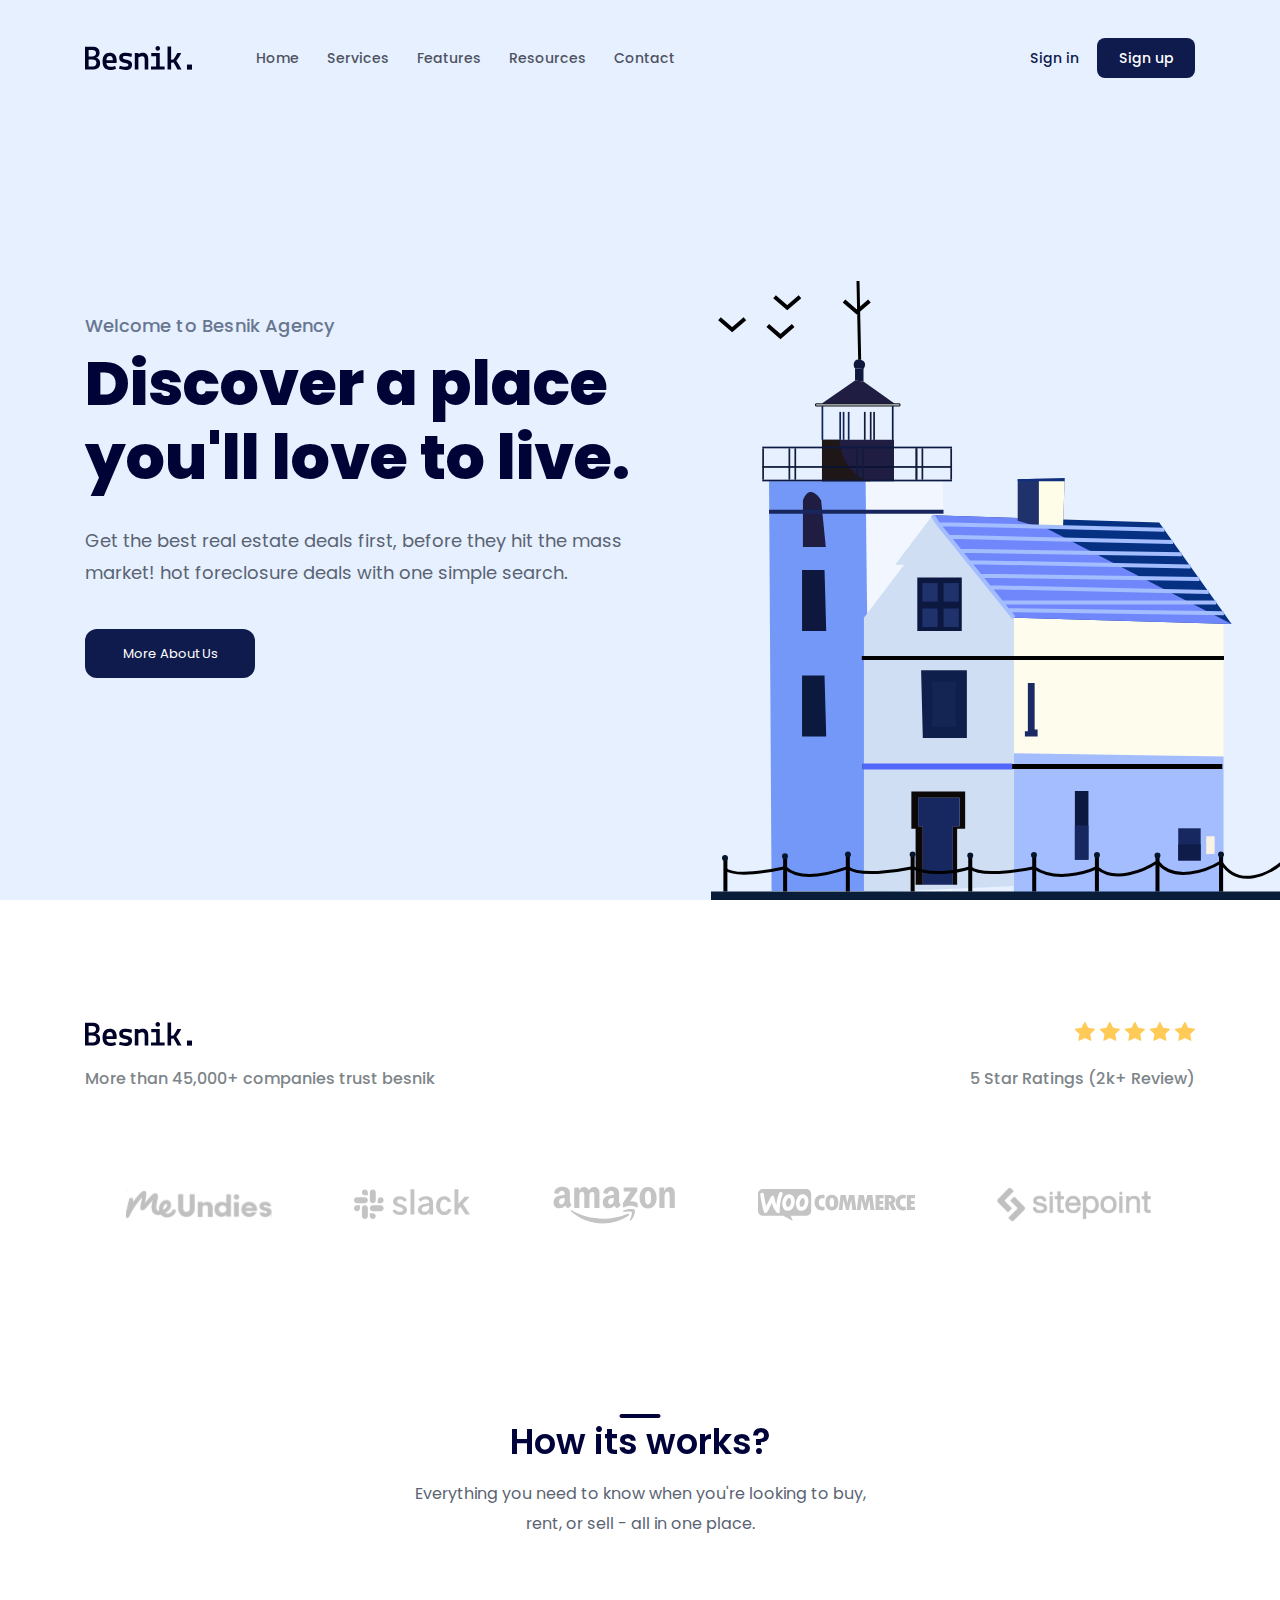
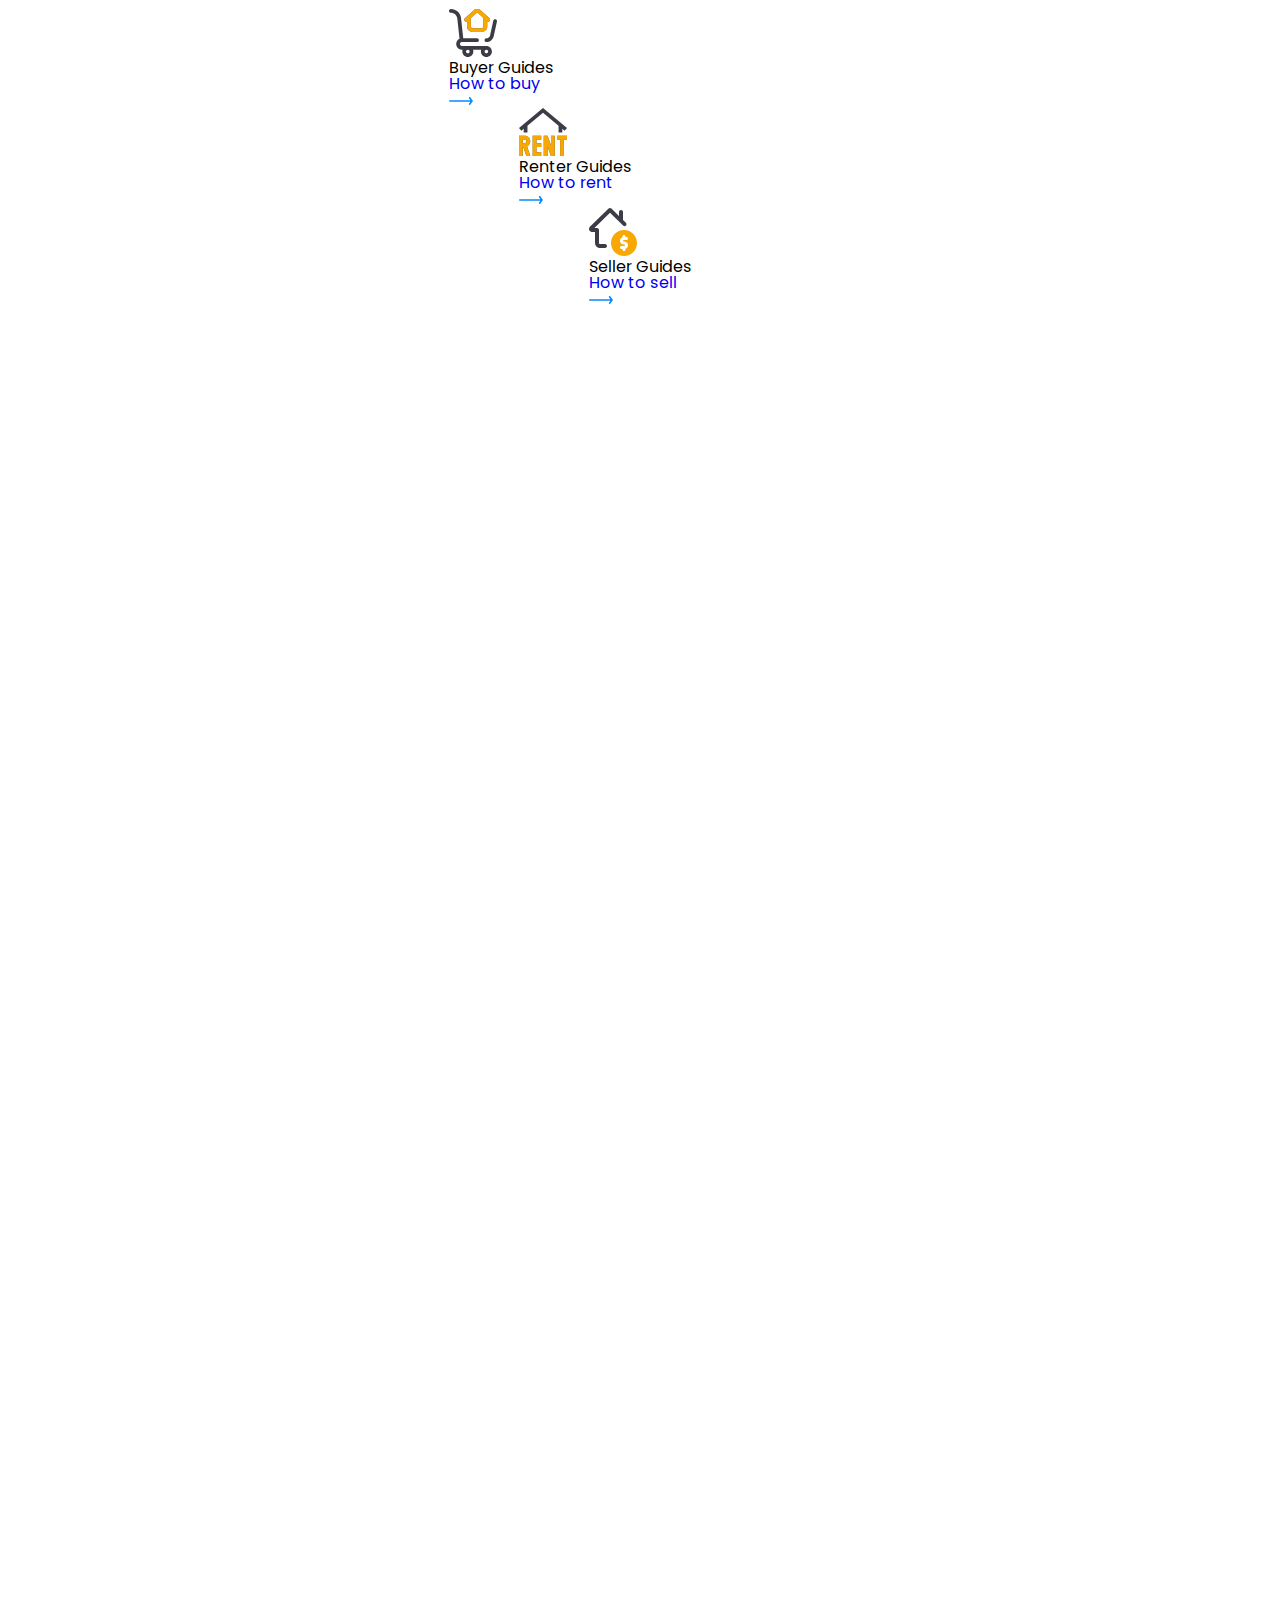
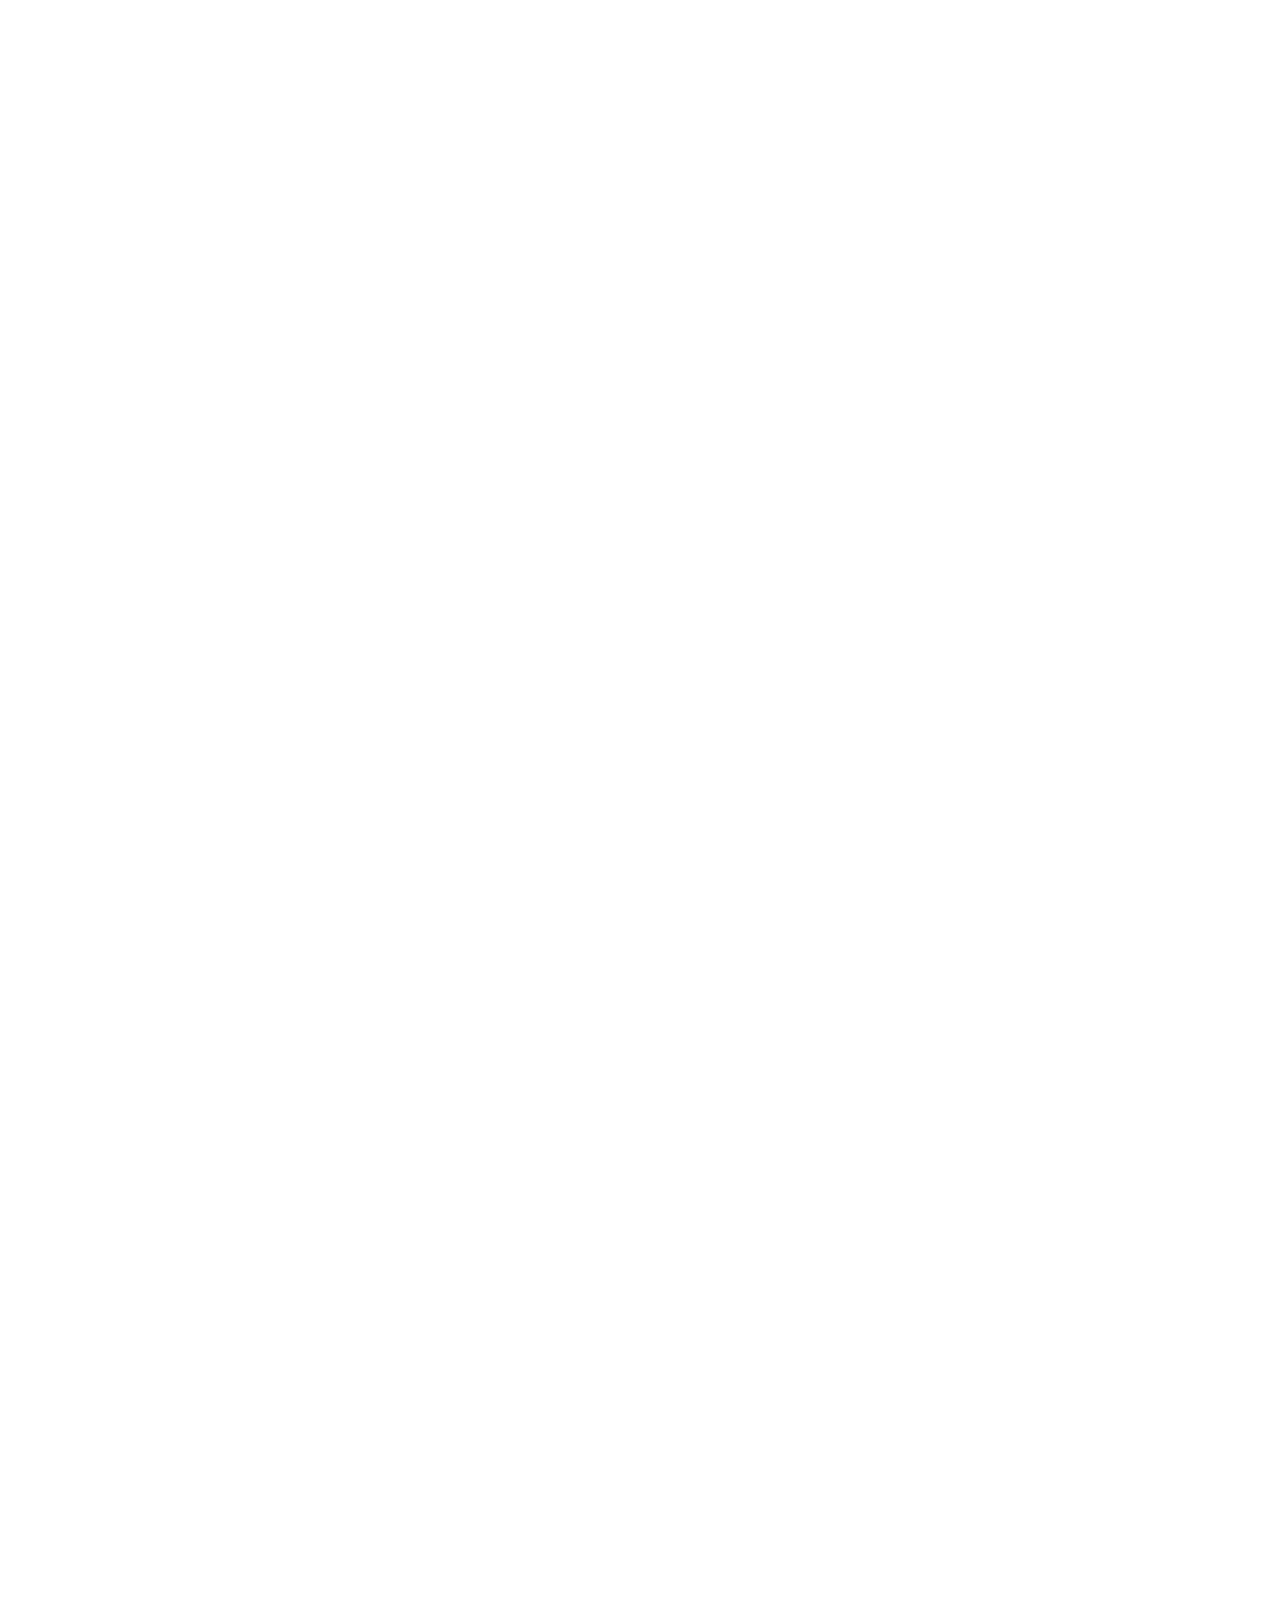
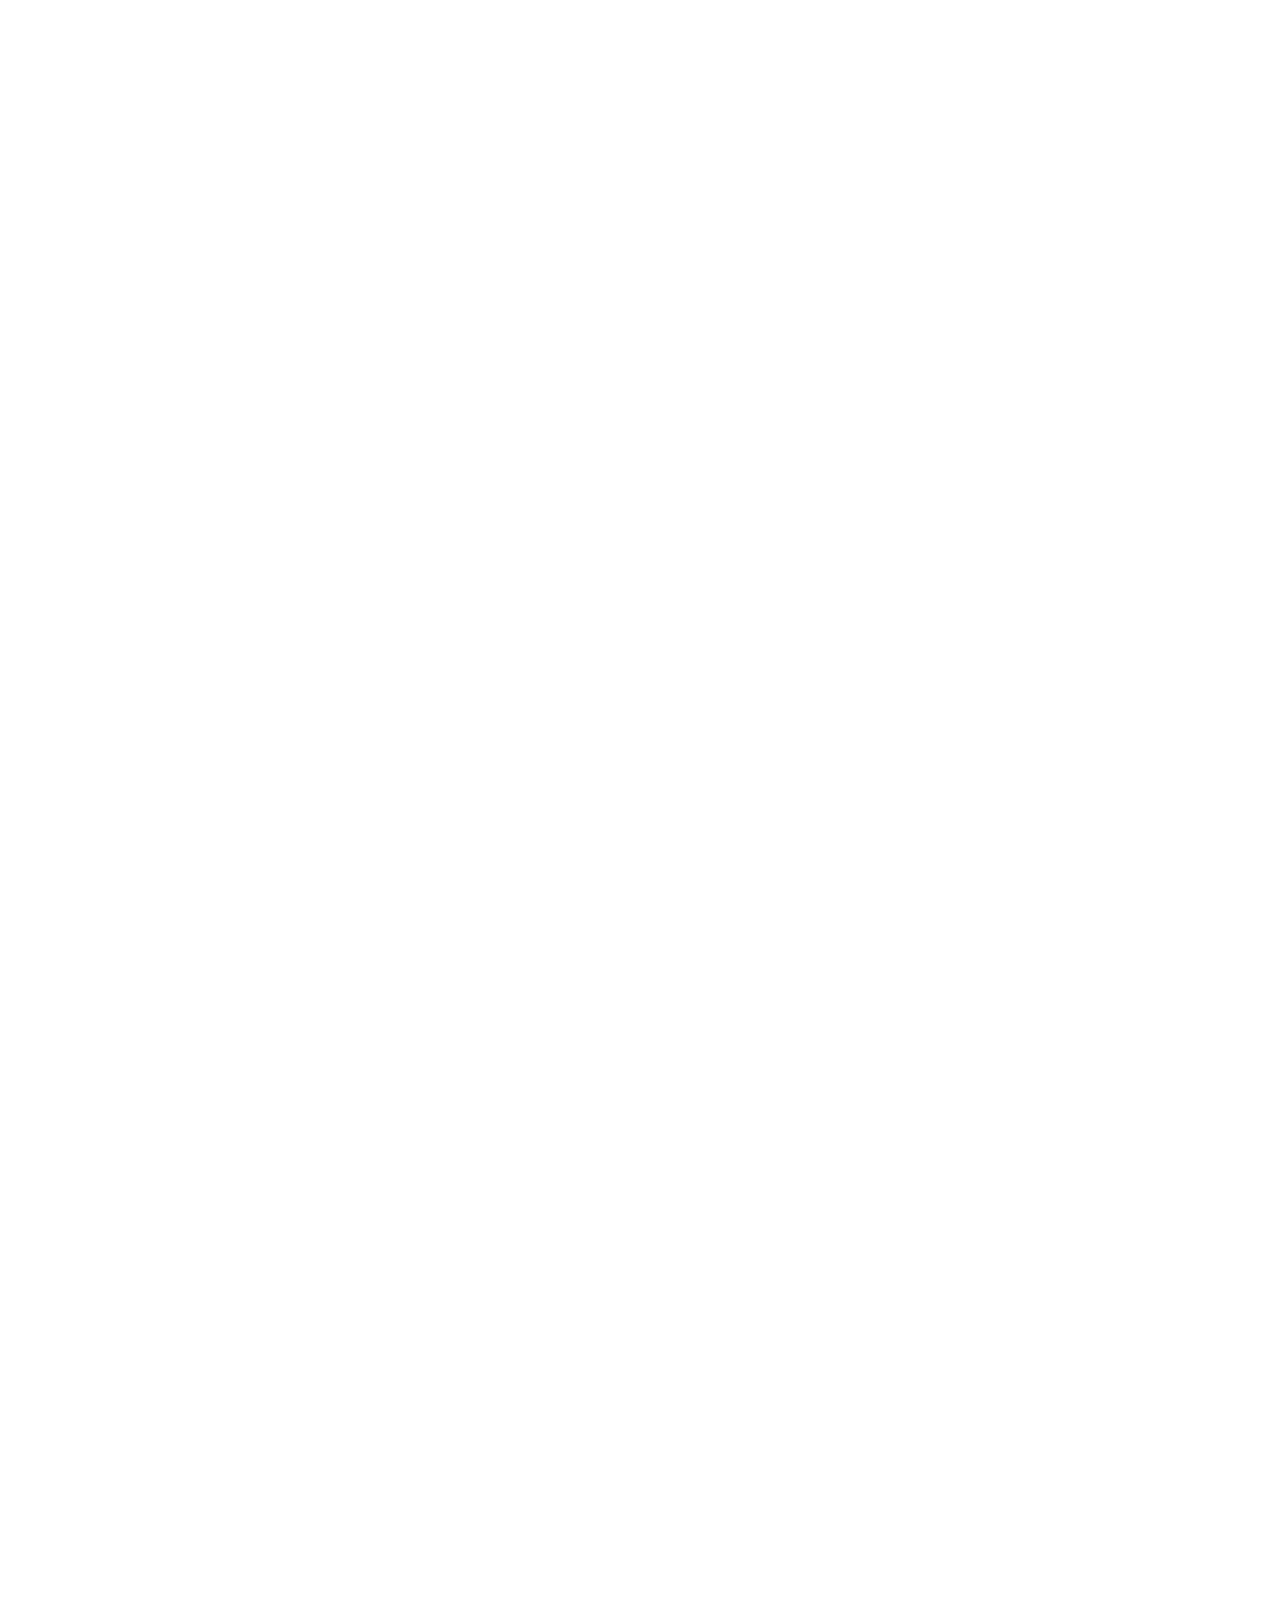
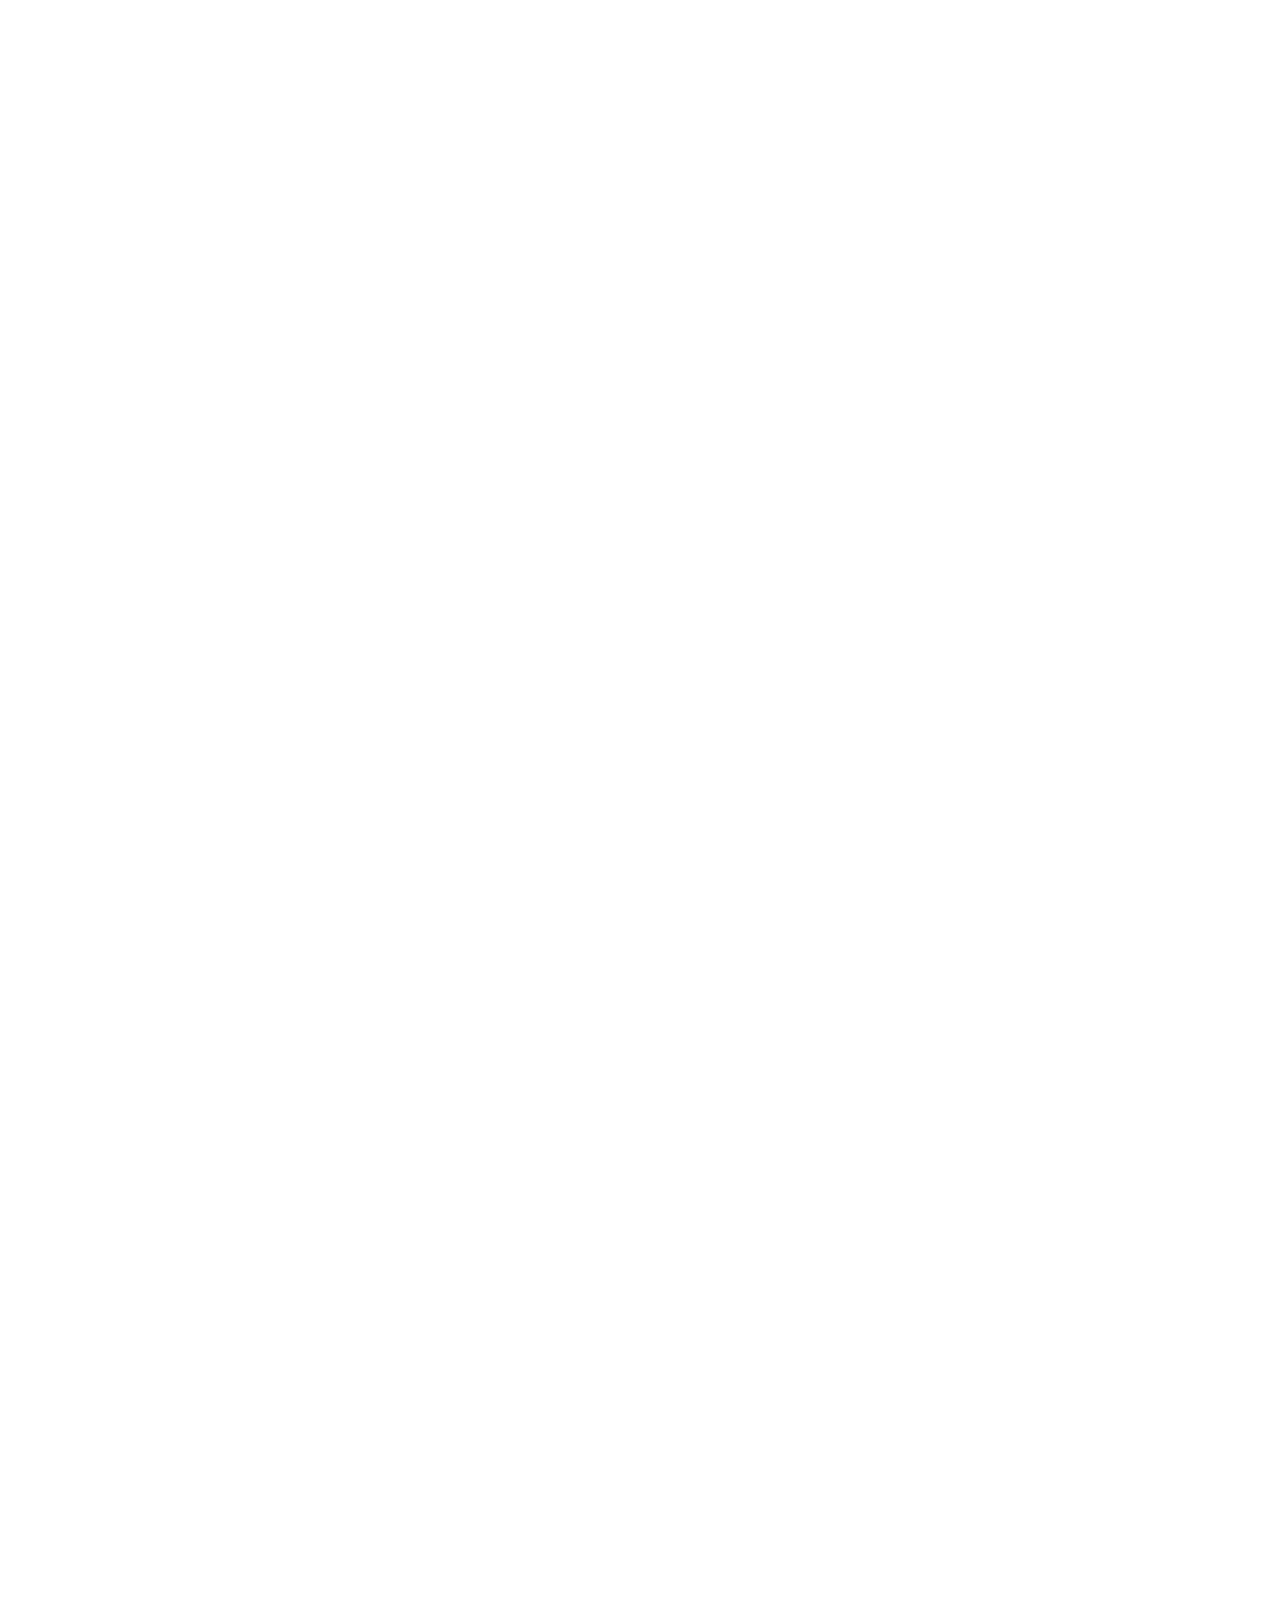
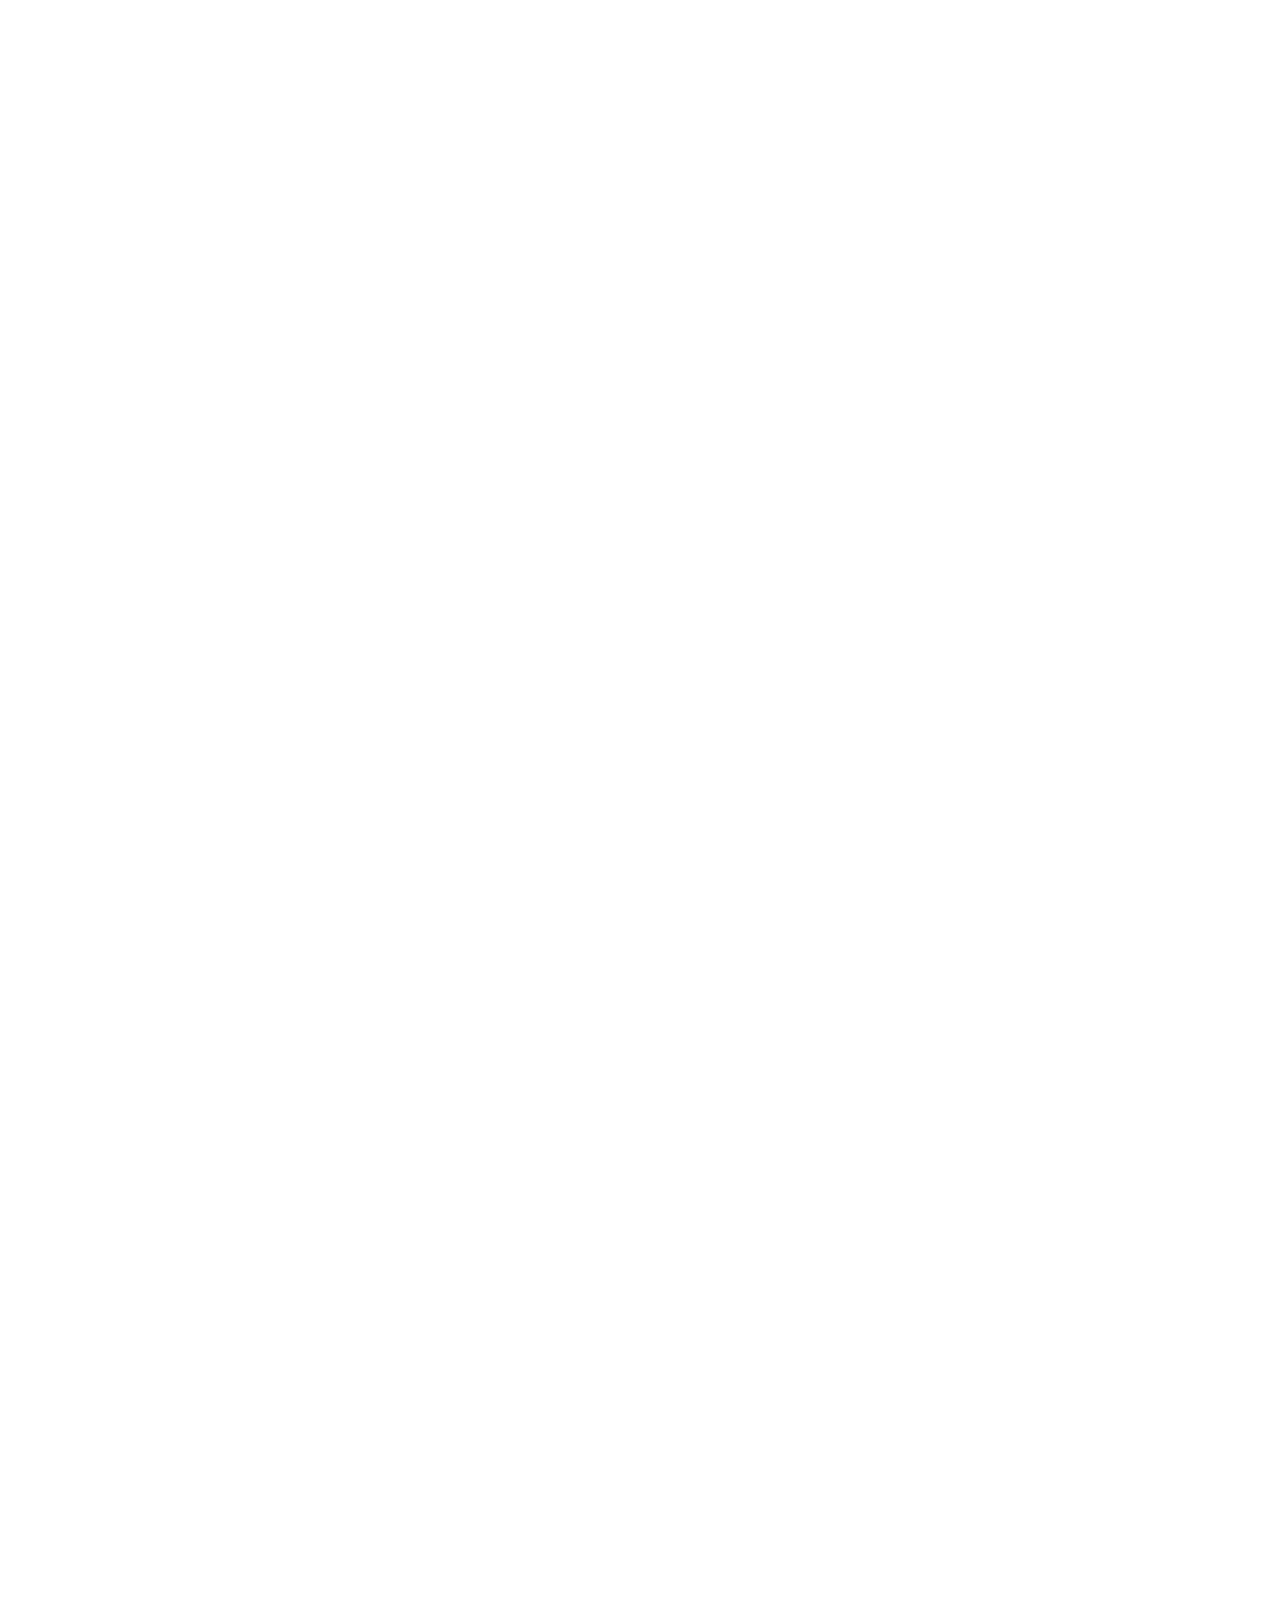
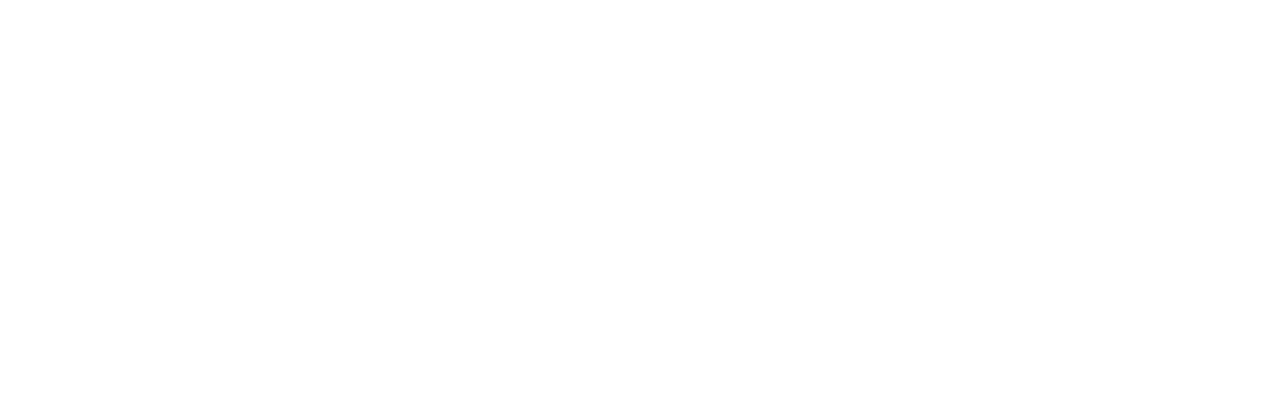
==== index.html @ 789f4db1 "Initial commit" ====
<!DOCTYPE html>
<html lang="en">
    <head>
        <meta charset="UTF-8" />
        <meta http-equiv="X-UA-Compatible" content="IE=edge" />
        <meta name="viewport" content="width=device-width, initial-scale=1.0" />
        <title>F8 Project 01</title>
        <link rel="stylesheet" href="./assets/css/reset.css" />
        <link rel="stylesheet" href="./assets/fonts/stylesheet.css" />
        <link rel="stylesheet" href="./assets/css/styles.css" />
    </head>
    <body>
        <main style="height: 10000px">
            <!-- Header -->
            <header class="header">
                <div class="content">
                    <img src="./assets/img/logo.svg" alt="Besnik." />
                    <nav class="navbar">
                        <ul>
                            <li>
                                <a href="#!">Home</a>
                            </li>
                            <li>
                                <a href="#!">Services</a>
                            </li>
                            <li>
                                <a href="#!">Features</a>
                            </li>
                            <li>
                                <a href="#!">Resources</a>
                            </li>
                            <li>
                                <a href="#!">Contact</a>
                            </li>
                        </ul>
                    </nav>
                    <div class="actions">
                        <a href="#!" class="action-link">Sign in</a>
                        <a href="#!" class="btn action-btn">Sign up</a>
                    </div>
                </div>
            </header>

            <!-- Hero -->
            <div class="hero-wrap">
                <div class="content">
                    <div class="hero">
                        <div class="info">
                            <p class="sub-title">Welcome to Besnik Agency</p>
                            <h1 class="title">
                                Discover a place you'll love to live.
                            </h1>
                            <p class="desc">
                                Get the best real estate deals first, before
                                they hit the mass market! hot foreclosure deals
                                with one simple search.
                            </p>
                            <a href="#!" class="btn hero-btn">More About Us</a>
                        </div>
                        <img
                            src="./assets/img/hero-img.svg"
                            alt="Discover a place
                            you'll love to live."
                            class="image"
                        />
                    </div>
                </div>
            </div>

            <!-- Clients -->
            <div class="clients">
                <div class="content">
                    <div class="row">
                        <img
                            src="./assets/img/logo.svg"
                            alt="Besnik."
                            class="logo"
                        />
                        <div class="star-block">
                            <img
                                src="./assets/img/star.svg"
                                alt=""
                                class="star"
                            />
                            <img
                                src="./assets/img/star.svg"
                                alt=""
                                class="star"
                            />
                            <img
                                src="./assets/img/star.svg"
                                alt=""
                                class="star"
                            />
                            <img
                                src="./assets/img/star.svg"
                                alt=""
                                class="star"
                            />
                            <img
                                src="./assets/img/star.svg"
                                alt=""
                                class="star"
                            />
                        </div>
                    </div>
                    <div class="row">
                        <p class="desc">
                            More than 45,000+ companies trust besnik
                        </p>
                        <p class="desc">5 Star Ratings (2k+ Review)</p>
                    </div>
                    <div class="list">
                        <a class="logo" href="#!"
                            ><img
                                src="./assets/img/client-1.svg"
                                alt="client-1"
                        /></a>
                        <a class="logo" href="#!"
                            ><img
                                src="./assets/img/client-2.svg"
                                alt="client-2"
                        /></a>
                        <a class="logo" href="#!"
                            ><img
                                src="./assets/img/client-3.svg"
                                alt="client-3"
                        /></a>
                        <a class="logo" href="#!"
                            ><img
                                src="./assets/img/client-4.svg"
                                alt="client-4"
                        /></a>
                        <a class="logo" href="#!"
                            ><img
                                src="./assets/img/client-5.svg"
                                alt="client-5"
                        /></a>
                    </div>
                </div>
            </div>

            <!-- Clients -->
            <div class="guides">
                <div class="content">
                    <h2 class="sub-title">How its works?</h2>
                    <p class="desc">
                        Everything you need to know when you're looking to buy,
                        rent, or sell - all in one place.
                    </p>
                    <!-- Guides list -->
                    <div class="guides-list">
                        <div class="guide-item">
                            <img src="./assets/img/buyer.svg" alt="Buyer">
                            <p class="more">Buyer Guides</p>
                            <a href="#!" class="link">
                                <p>How to buy</p>
                                <img src="./assets/img/arrow-right.svg" alt="Right arrow" class="right-arrow">
                            </a>

                            <div class="guide-item">
                            <img src="./assets/img/renter.svg" alt="Renter">
                            <p class="more">Renter Guides</p>
                            <a href="#!" class="link">
                                <p>How to rent</p>
                                <img src="./assets/img/arrow-right.svg" alt="Right arrow" class="right-arrow">
                            </a>

                            <div class="guide-item">
                                <img src="./assets/img/seller.svg" alt="Seller">
                                <p class="more">Seller Guides</p>
                                <a href="#!" class="link">
                                    <p>How to sell</p>
                                    <img src="./assets/img/arrow-right.svg" alt="Right arrow" class="right-arrow">
                                </a>
                        </div>
                    </div>
                </div>
            </div>
        </main>
    </body>
</html>
---- assets/fonts/stylesheet.css ----
/* ================= Poppins =============== */

@font-face {
    font-family: "Poppins";
    src: url("Poppins/Poppins-BoldItalic.woff2") format("woff2"),
        url("Poppins/Poppins-BoldItalic.woff") format("woff");
    font-weight: bold;
    font-style: italic;
    font-display: swap;
}

@font-face {
    font-family: "Poppins";
    src: url("Poppins/Poppins-Black.woff2") format("woff2"),
        url("Poppins/Poppins-Black.woff") format("woff");
    font-weight: 900;
    font-style: normal;
    font-display: swap;
}

@font-face {
    font-family: "Poppins";
    src: url("Poppins/Poppins-Bold.woff2") format("woff2"),
        url("Poppins/Poppins-Bold.woff") format("woff");
    font-weight: bold;
    font-style: normal;
    font-display: swap;
}

@font-face {
    font-family: "Poppins";
    src: url("Poppins/Poppins-ExtraBoldItalic.woff2") format("woff2"),
        url("Poppins/Poppins-ExtraBoldItalic.woff") format("woff");
    font-weight: bold;
    font-style: italic;
    font-display: swap;
}

@font-face {
    font-family: "Poppins";
    src: url("Poppins/Poppins-ExtraBold.woff2") format("woff2"),
        url("Poppins/Poppins-ExtraBold.woff") format("woff");
    font-weight: bold;
    font-style: normal;
    font-display: swap;
}

@font-face {
    font-family: "Poppins";
    src: url("Poppins/Poppins-BlackItalic.woff2") format("woff2"),
        url("Poppins/Poppins-BlackItalic.woff") format("woff");
    font-weight: 900;
    font-style: italic;
    font-display: swap;
}

@font-face {
    font-family: "Poppins";
    src: url("Poppins/Poppins-ExtraLight.woff2") format("woff2"),
        url("Poppins/Poppins-ExtraLight.woff") format("woff");
    font-weight: 200;
    font-style: normal;
    font-display: swap;
}

@font-face {
    font-family: "Poppins";
    src: url("Poppins/Poppins-ExtraLightItalic.woff2") format("woff2"),
        url("Poppins/Poppins-ExtraLightItalic.woff") format("woff");
    font-weight: 200;
    font-style: italic;
    font-display: swap;
}

@font-face {
    font-family: "Poppins";
    src: url("Poppins/Poppins-Italic.woff2") format("woff2"),
        url("Poppins/Poppins-Italic.woff") format("woff");
    font-weight: normal;
    font-style: italic;
    font-display: swap;
}

@font-face {
    font-family: "Poppins";
    src: url("Poppins/Poppins-Light.woff2") format("woff2"),
        url("Poppins/Poppins-Light.woff") format("woff");
    font-weight: 300;
    font-style: normal;
    font-display: swap;
}

@font-face {
    font-family: "Poppins";
    src: url("Poppins/Poppins-Medium.woff2") format("woff2"),
        url("Poppins/Poppins-Medium.woff") format("woff");
    font-weight: 500;
    font-style: normal;
    font-display: swap;
}

@font-face {
    font-family: "Poppins";
    src: url("Poppins/Poppins-Regular.woff2") format("woff2"),
        url("Poppins/Poppins-Regular.woff") format("woff");
    font-weight: normal;
    font-style: normal;
    font-display: swap;
}

@font-face {
    font-family: "Poppins";
    src: url("Poppins/Poppins-LightItalic.woff2") format("woff2"),
        url("Poppins/Poppins-LightItalic.woff") format("woff");
    font-weight: 300;
    font-style: italic;
    font-display: swap;
}

@font-face {
    font-family: "Poppins";
    src: url("Poppins/Poppins-SemiBold.woff2") format("woff2"),
        url("Poppins/Poppins-SemiBold.woff") format("woff");
    font-weight: 600;
    font-style: normal;
    font-display: swap;
}

@font-face {
    font-family: "Poppins";
    src: url("Poppins/Poppins-MediumItalic.woff2") format("woff2"),
        url("Poppins/Poppins-MediumItalic.woff") format("woff");
    font-weight: 500;
    font-style: italic;
    font-display: swap;
}

@font-face {
    font-family: "Poppins";
    src: url("Poppins/Poppins-SemiBoldItalic.woff2") format("woff2"),
        url("Poppins/Poppins-SemiBoldItalic.woff") format("woff");
    font-weight: 600;
    font-style: italic;
    font-display: swap;
}

@font-face {
    font-family: "Poppins";
    src: url("Poppins/Poppins-Thin.woff2") format("woff2"),
        url("Poppins/Poppins-Thin.woff") format("woff");
    font-weight: 100;
    font-style: normal;
    font-display: swap;
}

@font-face {
    font-family: "Poppins";
    src: url("Poppins/Poppins-ThinItalic.woff2") format("woff2"),
        url("Poppins/Poppins-ThinItalic.woff") format("woff");
    font-weight: 100;
    font-style: italic;
    font-display: swap;
}

/* ================= Others =============== */
---- assets/css/styles.css ----
* {
    box-sizing: border-box;
}

html {
    font-size: 62.5%;
}

body {
    font-size: 1.6rem;
    font-family: "Poppins", sans-serif;
}

/* ========= Common ========= */

.content {
    width: 1110px;
    max-width: calc(100% - 48px);
    margin-left: auto;
    margin-right: auto;
}

a {
    text-decoration: none;
}

.btn {
    display: inline-block;
    min-width: 98px;
    padding: 18px 16px;
    font-size: 1.3rem;
    color: #ffffff;
    background: #0f1b4c;
    border-radius: 12px;
    text-align: center;
}

/* ========= Header ========= */

.header {
    display: flex;
    top: -26px;
    position: sticky;
    padding-top: 38px;
    padding-bottom: 12px;
    background: #e6f0ff;
}

.header .content {
    display: flex;
    align-items: center;
}

.header .navbar ul {
    display: flex;
    margin-left: 50px;
}

.header .navbar a {
    display: flex;
    padding: 8px 14px;
    font-weight: 500;
    font-size: 1.4rem;
    line-height: 1.5;
    color: #4f5361;
}

.header .actions {
    display: flex;
    align-items: center;
    margin-left: auto;
}

.header .action-link {
    font-weight: 500;
    font-size: 1.4rem;
    color: #0f1b4c;
}

.header .action-btn {
    padding: 13px 16px;
    margin-left: 18px;
    font-weight: 500;
    font-size: 1.4rem;
    text-align: center;
    border-radius: 8px;
}

/* ========= Hero ========= */

.hero-wrap {
    display: flex;
    align-items: center;
    position: relative;
    height: calc(100vh - 90px);
    background: #e6f0ff;
}

.hero .info {
    width: 50%;
}

.hero .sub-title {
    font-weight: 500;
    font-size: 1.8rem;
    line-height: 1.5;
    letter-spacing: 0.01em;
    color: #687690;
}

.hero .title {
    margin-top: 8px;
    font-weight: 700;
    font-size: 6.2rem;
    line-height: 1.19;
    color: #000336;
}

.hero .desc {
    margin-top: 30px;
    font-weight: 400;
    font-size: 1.8rem;
    line-height: 1.78;
    color: #5a6473;
}

.hero .hero-btn {
    min-width: 170px;
    margin-top: 40px;
}

.hero .image {
    position: absolute;
    bottom: 0;
    right: calc((100% - 1110px) / 2 - 100px);
}

/* ========= Clients ========= */

.clients {
    margin-top: 79px;
    padding: 43px 0 41px;
}

.clients .row {
    display: flex;
    justify-content: space-between;
}

.clients .desc {
    margin-top: 23px;
    font-weight: 500;
    font-size: 1.6rem;
    line-height: 1.25;
    color: #7d8589;
}

.clients .list {
    display: flex;
    margin-top: 70px;
}

.clients .list .logo {
    display: flex;
    align-items: center;
    height: 91px;
    padding: 0 41px;
}

.clients .list .logo:hover {
    box-shadow: 0px 10px 20px rgba(0, 0, 0, 0.1);
    border-radius: 12px;
}

/* ========= Guides ========= */

.guides {
    margin-top: 40px;
    padding-top: 93px;
    padding-bottom: 79px;
}

.guides .sub-title {
    position: relative;
    font-weight: 600;
    font-size: 3.5rem;
    line-height: 1;
    text-align: center;
    color: #000339;
}

.guides .sub-title::before {
    position: absolute;
    top: -10px;
    left: 50%;
    transform: translateX(-50%);
    display: inline-block;
    content: "";
    width: 41px;
    height: 4px;
    background: #000339;
    border-radius: 12px;
}

.guides .desc {
    display: flex;
    justify-content: center;
    margin-left: auto;
    margin-right: auto;
    width: 459px;
    margin-top: 20px;
    font-weight: 400;
    font-size: 1.6rem;
    line-height: 1.88;
    text-align: center;
    color: #5a6473;
}

.guides-list {
    display: flex;
    justify-content: center;
    margin-top: 70px;
}

.guides-list .guide-item {
    margin: 0 70px;
}
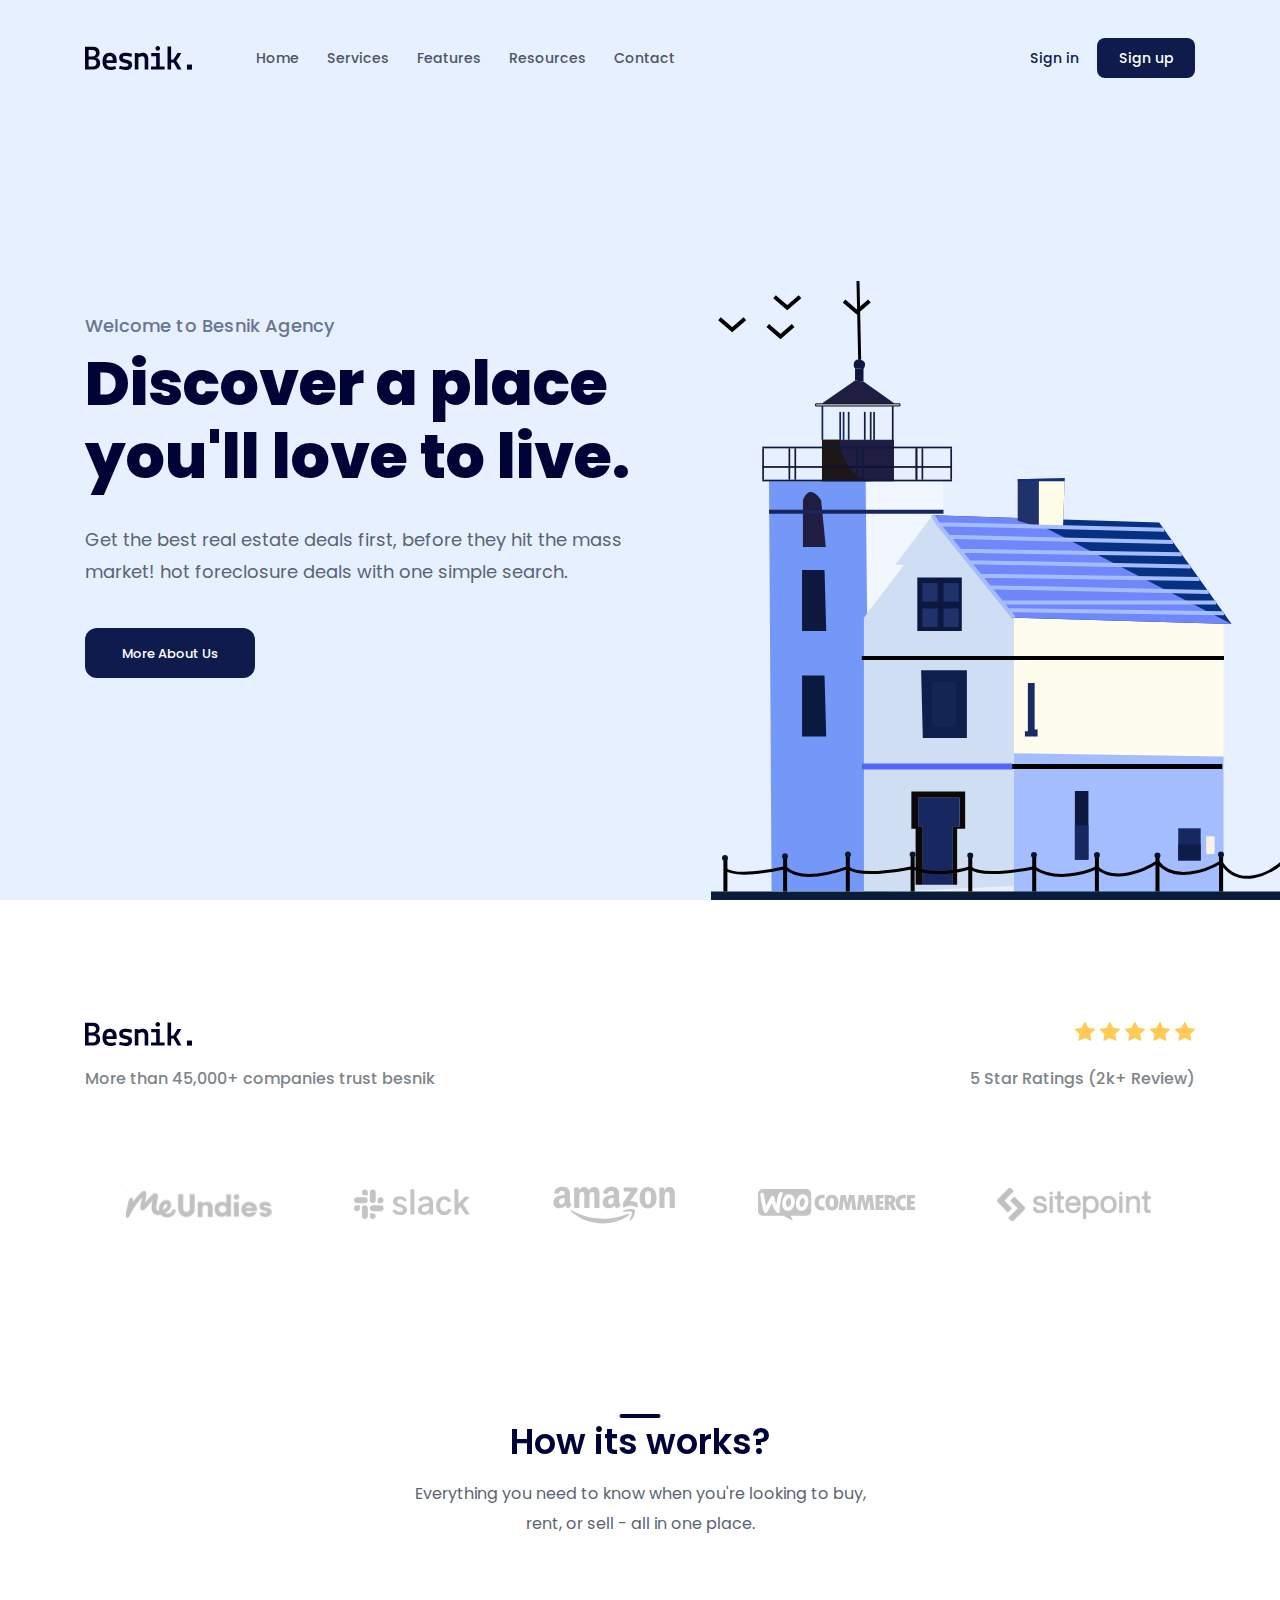
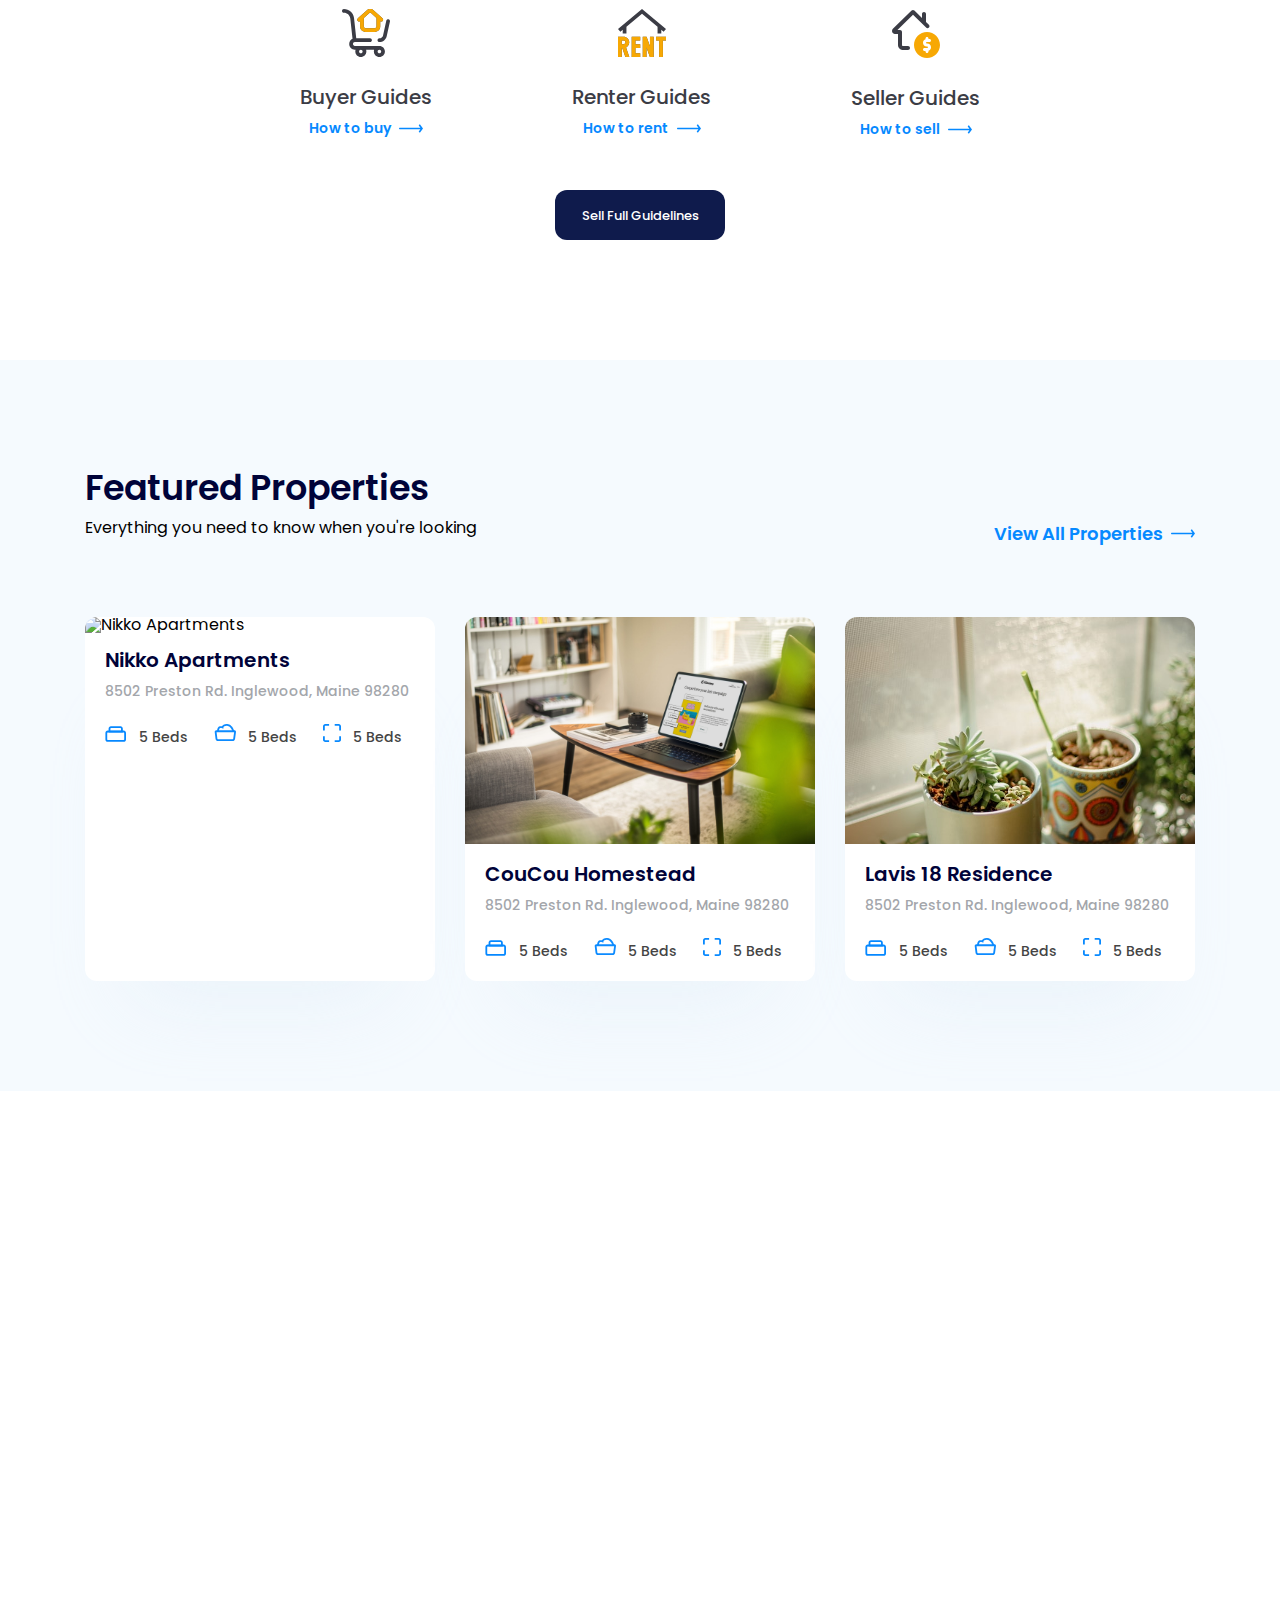
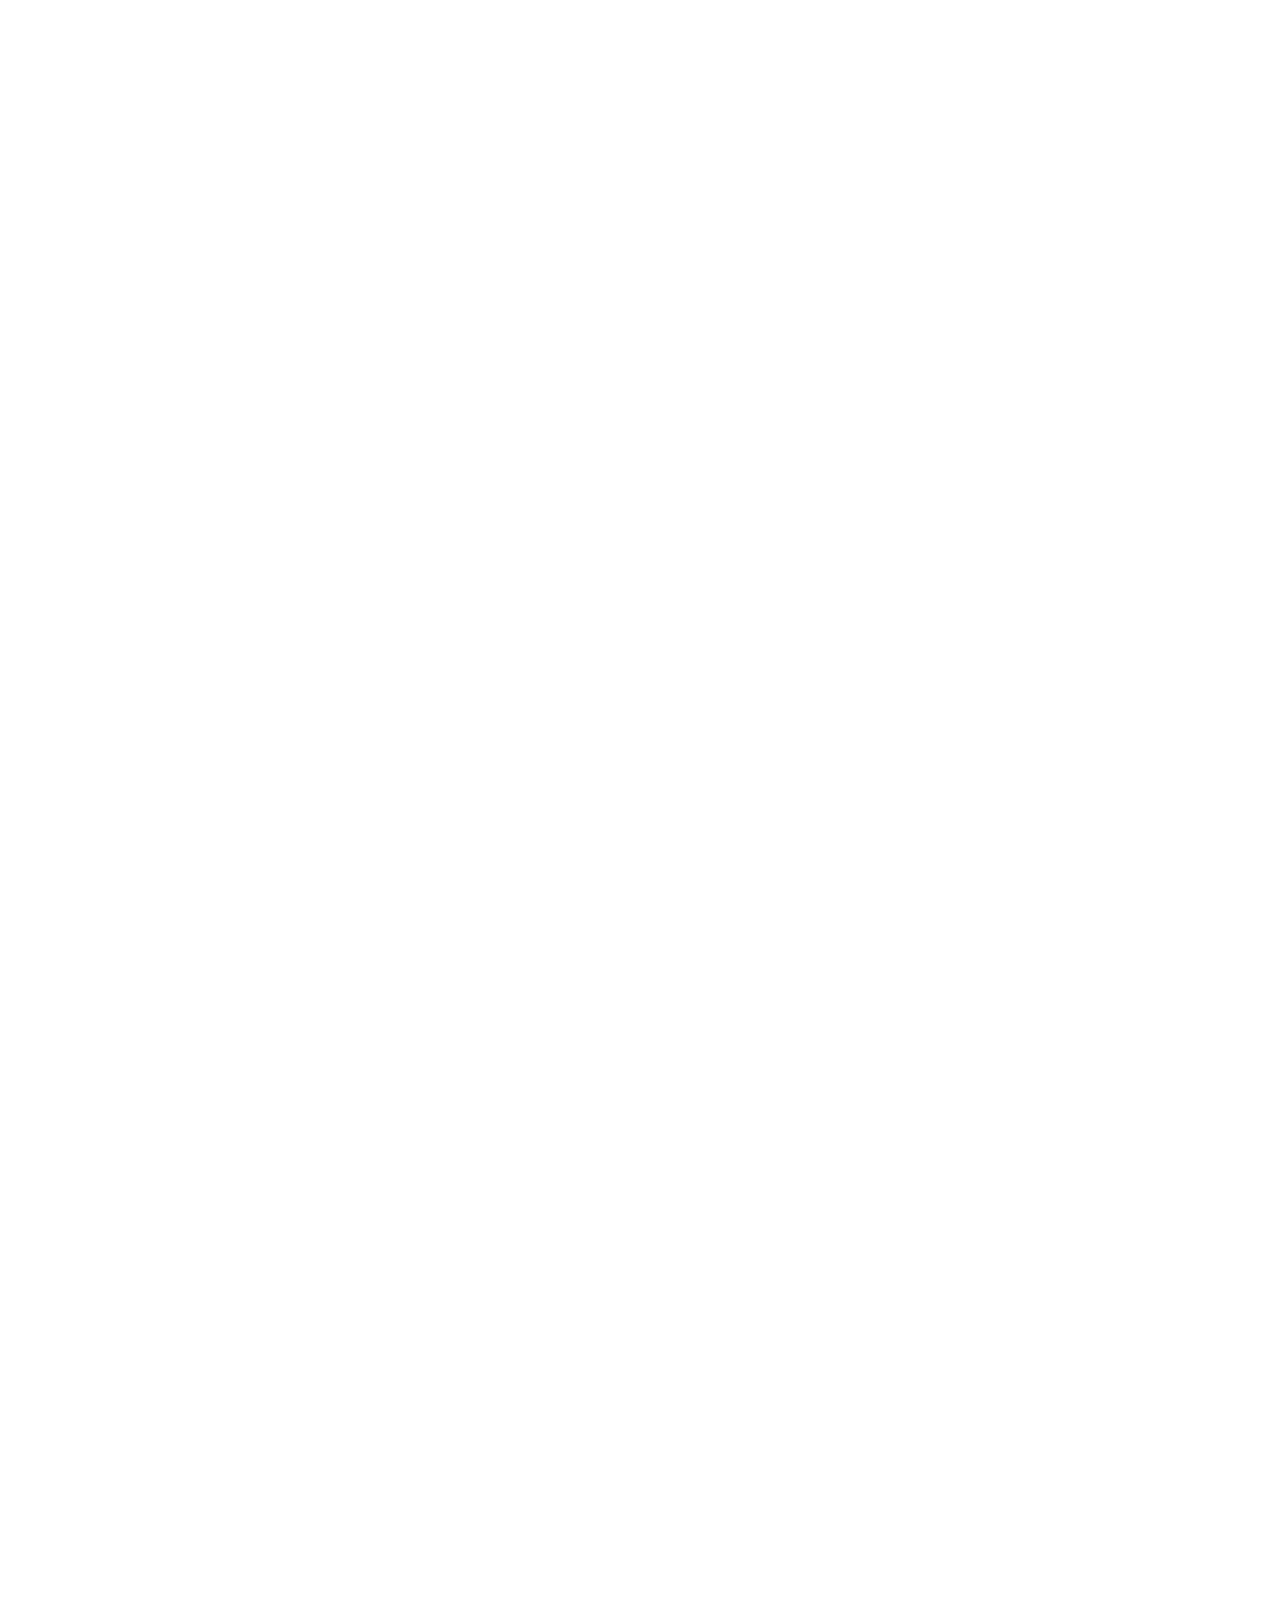
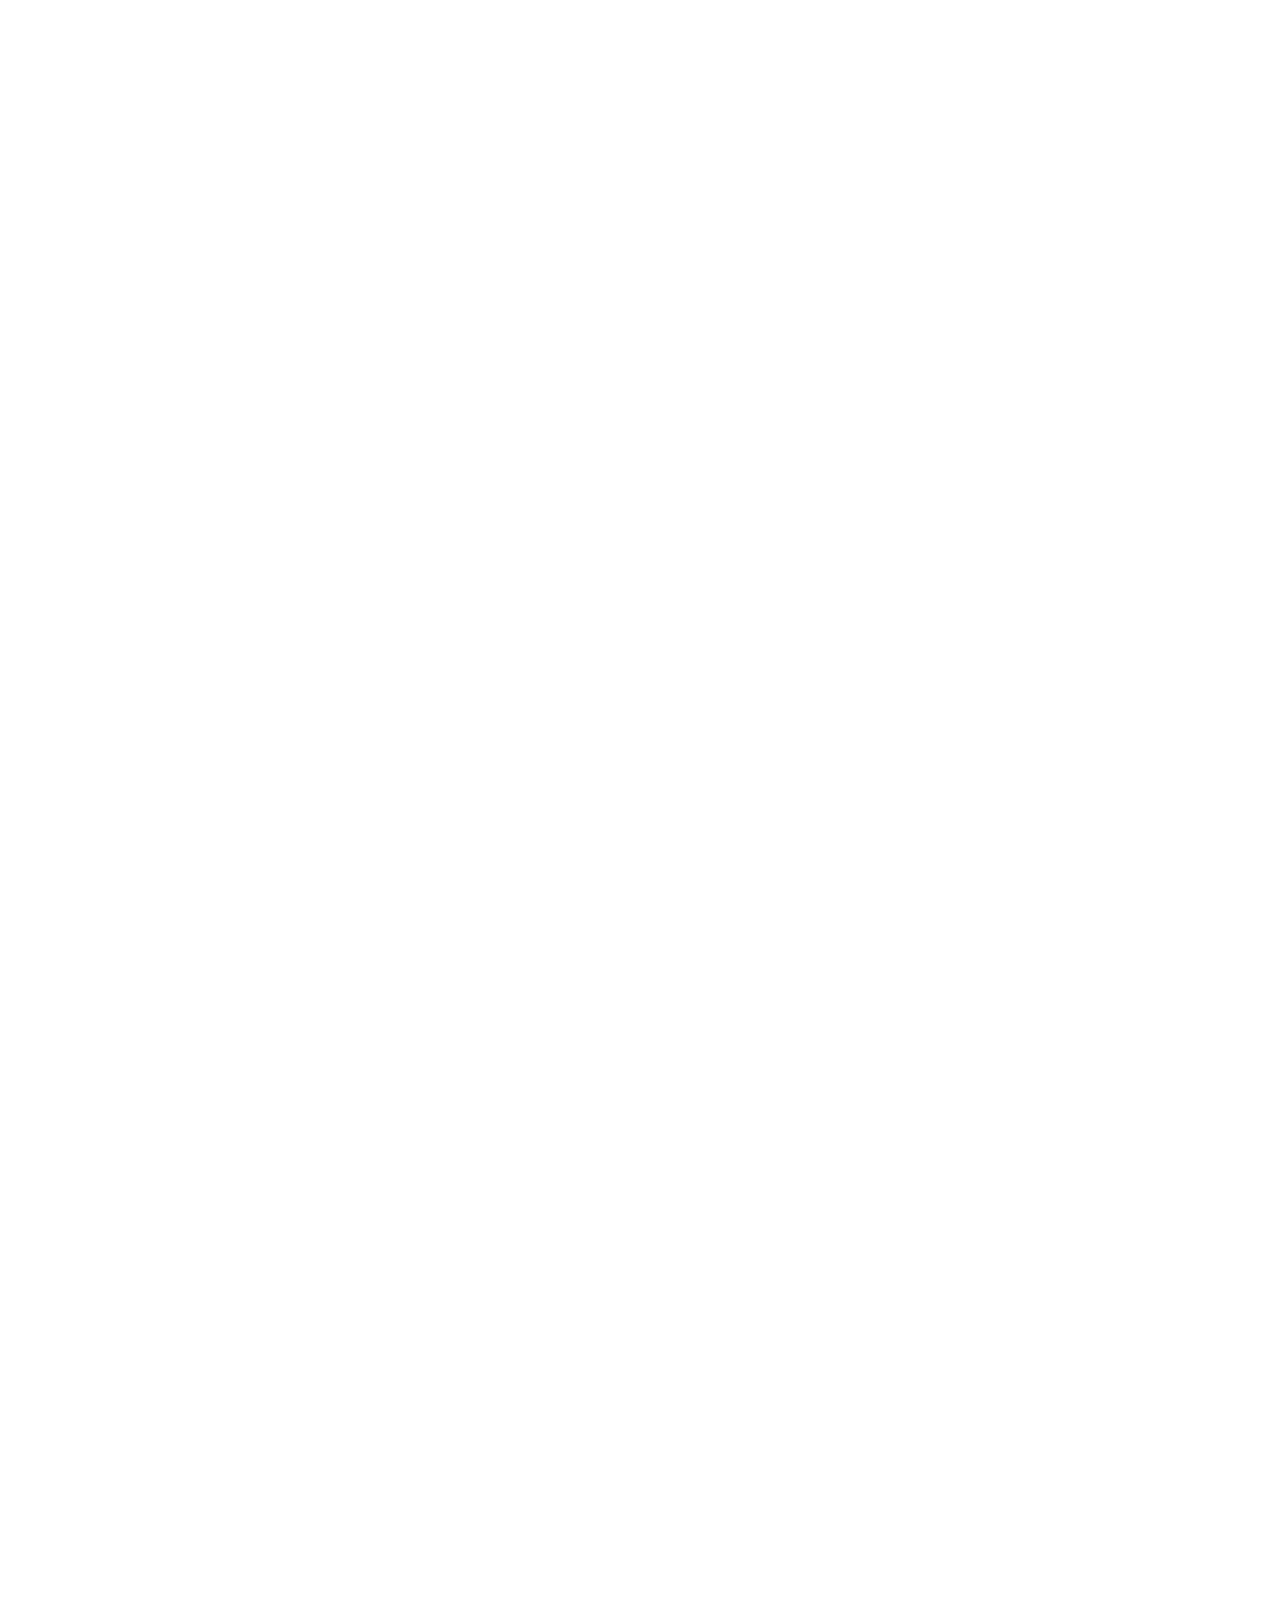
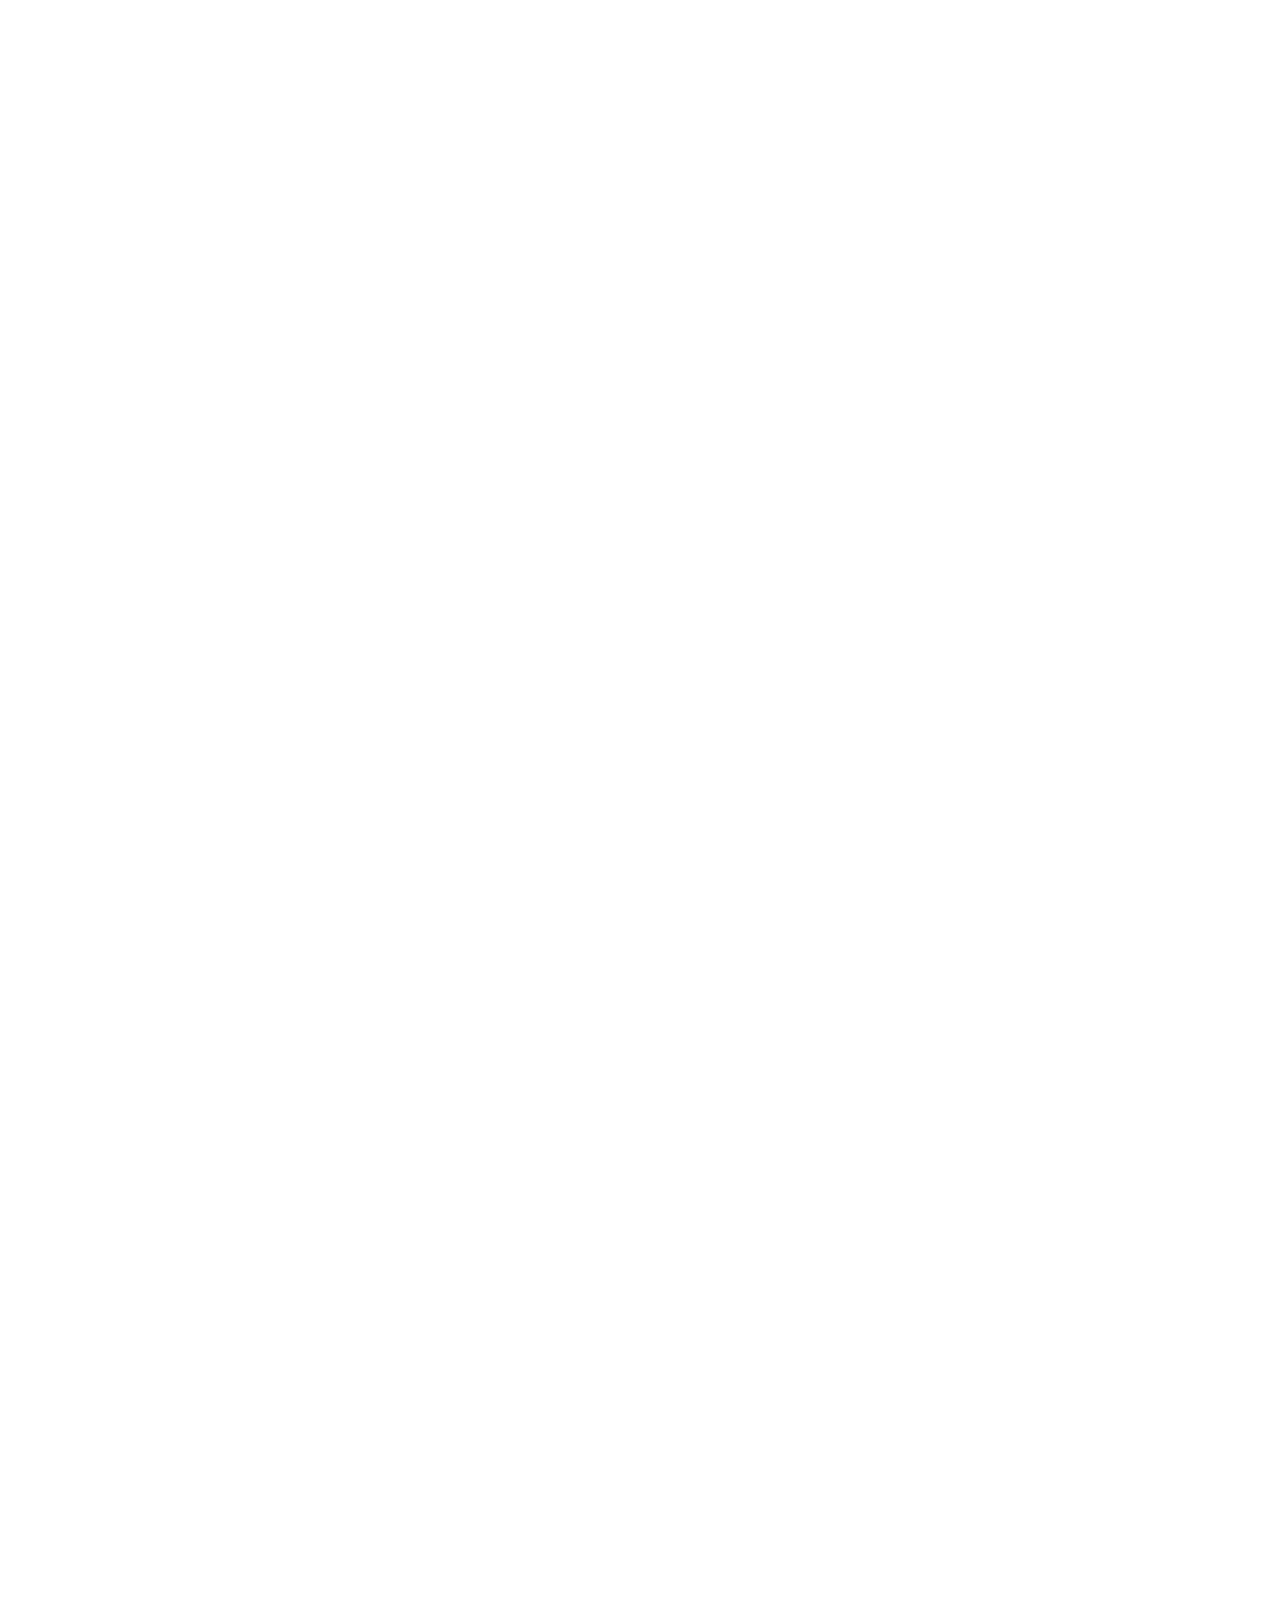
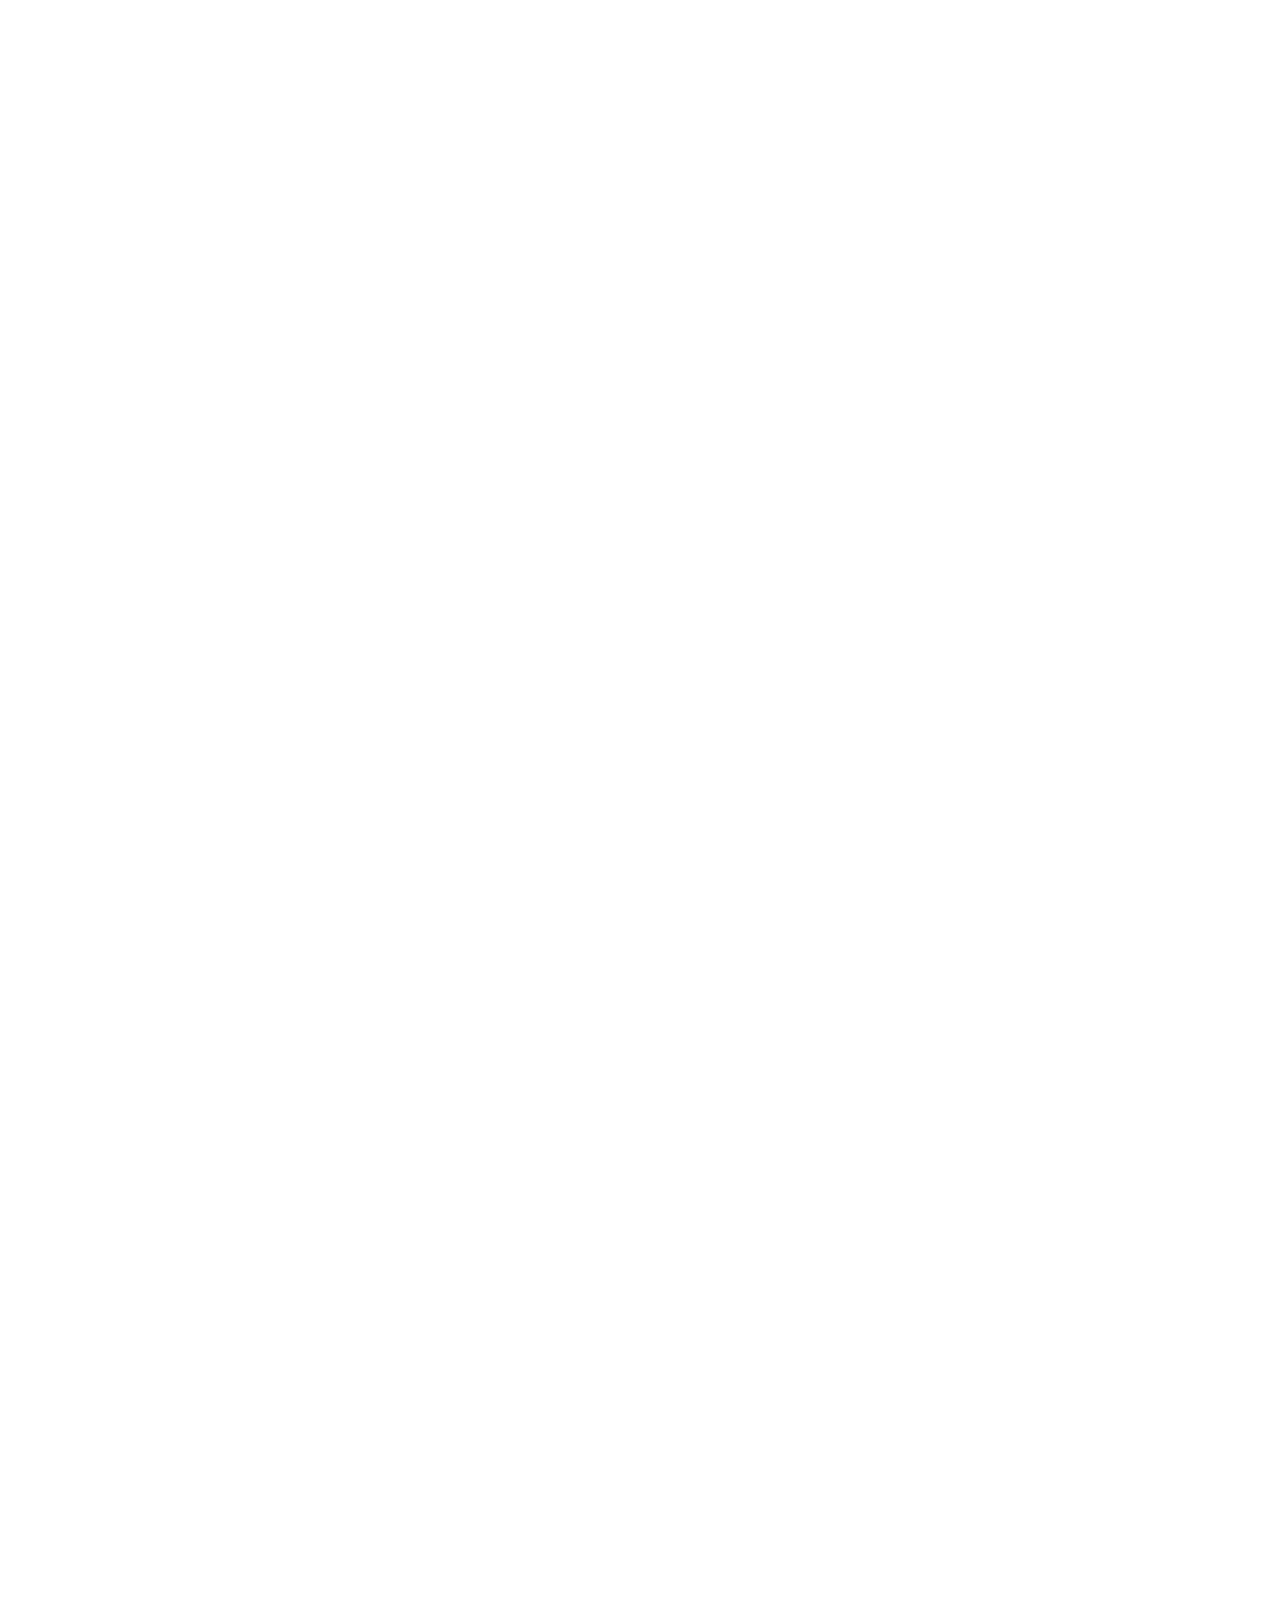
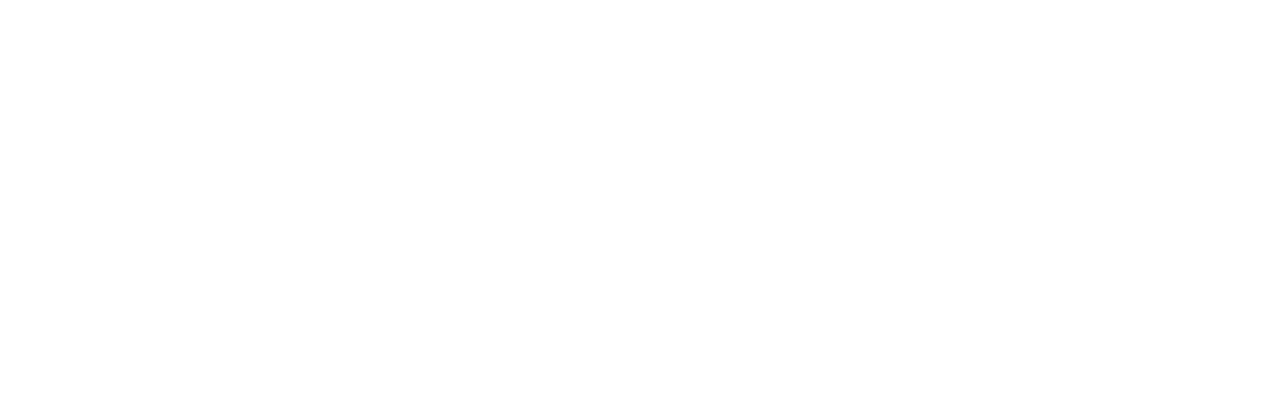
==== commit f8ea052b: "In processing 01" ====
--- a/index.html
+++ b/index.html
@@ -140,7 +140,7 @@
                 </div>
             </div>
 
-            <!-- Clients -->
+            <!-- Guides -->
             <div class="guides">
                 <div class="content">
                     <h2 class="sub-title">How its works?</h2>
@@ -149,30 +149,132 @@
                         rent, or sell - all in one place.
                     </p>
                     <!-- Guides list -->
-                    <div class="guides-list">
+                    <div class="guide-list">
                         <div class="guide-item">
-                            <img src="./assets/img/buyer.svg" alt="Buyer">
-                            <p class="more">Buyer Guides</p>
+                            <img
+                                src="./assets/img/buyer.svg"
+                                alt="Buyer"
+                                class="icon"
+                            />
+                            <p class="guide">Buyer Guides</p>
                             <a href="#!" class="link">
-                                <p>How to buy</p>
-                                <img src="./assets/img/arrow-right.svg" alt="Right arrow" class="right-arrow">
+                                <p class="how">How to buy</p>
+                                <img
+                                    src="./assets/img/arrow-right.svg"
+                                    alt="Right arrow"
+                                    class="right-arrow"
+                                />
                             </a>
-
-                            <div class="guide-item">
-                            <img src="./assets/img/renter.svg" alt="Renter">
-                            <p class="more">Renter Guides</p>
+                        </div>
+
+                        <div class="guide-item">
+                            <img
+                                src="./assets/img/renter.svg"
+                                alt="Renter"
+                                class="icon"
+                            />
+                            <p class="guide">Renter Guides</p>
                             <a href="#!" class="link">
-                                <p>How to rent</p>
-                                <img src="./assets/img/arrow-right.svg" alt="Right arrow" class="right-arrow">
+                                <p class="how">How to rent</p>
+                                <img
+                                    src="./assets/img/arrow-right.svg"
+                                    alt="Right arrow"
+                                    class="right-arrow"
+                                />
                             </a>
-
-                            <div class="guide-item">
-                                <img src="./assets/img/seller.svg" alt="Seller">
-                                <p class="more">Seller Guides</p>
-                                <a href="#!" class="link">
-                                    <p>How to sell</p>
-                                    <img src="./assets/img/arrow-right.svg" alt="Right arrow" class="right-arrow">
-                                </a>
+                        </div>
+
+                        <div class="guide-item">
+                            <img
+                                src="./assets/img/seller.svg"
+                                alt="Seller"
+                                class="icon"
+                            />
+                            <p class="guide">Seller Guides</p>
+                            <a href="#!" class="link">
+                                <p class="how">How to sell</p>
+                                <img
+                                    src="./assets/img/arrow-right.svg"
+                                    alt="Right arrow"
+                                    class="right-arrow"
+                                />
+                            </a>
+                        </div>
+                    </div>
+                    <!-- Guide-cta -->
+                    <div class="guide-cta">
+                        <a href="#!" class="btn guide-btn"
+                            >Sell Full Guidelines</a
+                        >
+                    </div>
+                </div>
+            </div>
+
+            <!-- Featured -->
+            <div class="featured">
+                <div class="content">
+                    <h2 class="sub-title">Featured Properties</h2>
+                    <div class="row">
+                        <p class="desc">
+                            Everything you need to know when you're looking
+                        </p>
+                        <a href="#!" class="link">
+                            <p>View All Properties</p>
+                            <img
+                                src="./assets/img/arrow-right.svg"
+                                alt="Right arrow"
+                                class="right-arrow"
+                            />
+                        </a>
+                    </div>
+                    <!-- Feature List -->
+                    <div class="featured-list">
+                        <div class="featured-item">
+                            <img src="./assets/img/featured-1.jpg" alt="Nikko Apartments" class="image">
+                            <div class="body">
+                                <h3 class="place-name">Nikko Apartments</h3>
+                                <p class="desc">8502 Preston Rd. Inglewood, Maine 98280</p>
+                                <div class="info">
+                                    <img src="./assets/img/beds.svg" alt="" class="icon">
+                                    <span>5 Beds</span>
+                                    <img src="./assets/img/both.svg" alt="" class="icon">
+                                    <span>5 Beds</span>
+                                    <img src="./assets/img/sqft.svg" alt="" class="icon">
+                                    <span>5 Beds</span>
+                                </div>
+                            </div>
+                        </div>
+
+                        <div class="featured-item">
+                            <img src="./assets/img/featured-2.jpg" alt="CouCou Homestead" class="image">
+                            <div class="body">
+                                <h3 class="place-name">CouCou Homestead</h3>
+                                <p class="desc">8502 Preston Rd. Inglewood, Maine 98280</p>
+                                <div class="info">
+                                    <img src="./assets/img/beds.svg" alt="" class="icon">
+                                    <span>5 Beds</span>
+                                    <img src="./assets/img/both.svg" alt="" class="icon">
+                                    <span>5 Beds</span>
+                                    <img src="./assets/img/sqft.svg" alt="" class="icon">
+                                    <span>5 Beds</span>
+                                </div>
+                            </div>
+                        </div>
+
+                        <div class="featured-item">
+                            <img src="./assets/img/featured-3.jpg" alt="Lavis 18 Residence" class="image">
+                            <div class="body">
+                                <h3 class="place-name">Lavis 18 Residence</h3>
+                                <p class="desc">8502 Preston Rd. Inglewood, Maine 98280</p>
+                                <div class="info">
+                                    <img src="./assets/img/beds.svg" alt="" class="icon">
+                                    <span>5 Beds</span>
+                                    <img src="./assets/img/both.svg" alt="" class="icon">
+                                    <span>5 Beds</span>
+                                    <img src="./assets/img/sqft.svg" alt="" class="icon">
+                                    <span>5 Beds</span>
+                                </div>
+                            </div>
                         </div>
                     </div>
                 </div>
--- a/assets/css/styles.css
+++ b/assets/css/styles.css
@@ -27,12 +27,13 @@
 .btn {
     display: inline-block;
     min-width: 98px;
-    padding: 18px 16px;
+    padding: 18.5px 16px;
+    font-weight: 500;
     font-size: 1.3rem;
+    text-align: center;
     color: #ffffff;
     background: #0f1b4c;
     border-radius: 12px;
-    text-align: center;
 }
 
 /* ========= Header ========= */
@@ -216,12 +217,139 @@
     color: #5a6473;
 }
 
-.guides-list {
+.guide-list {
     display: flex;
     justify-content: center;
     margin-top: 70px;
 }
 
-.guides-list .guide-item {
+.guide-list .guide-item {
+    text-align: center;
     margin: 0 70px;
-}+}
+
+.guide-list .guide-item .guide {
+    margin-top: 26px;
+    font-weight: 500;
+    font-size: 2rem;
+    line-height: 1.1;
+    color: #3b3c45;
+}
+
+.guide-list .guide-item .link {
+    display: flex;
+    justify-content: center;
+    margin-top: 10px;
+}
+
+.guide-list .guide-item .how {
+    margin-right: 8px;
+    font-weight: 600;
+    font-size: 1.4rem;
+    line-height: 21px;
+    color: #0689ff;
+}
+
+/* Guide CTA */
+
+.guides .guide-cta {
+    display: flex;
+    justify-content: center;
+}
+
+.guides .guide-btn {
+    min-width: 170px;
+    margin-top: 50px;
+}
+
+/* ========= Featured ========= */
+
+.featured {
+    margin-top: 41px;
+    padding: 110px 0;
+    background: #f5fafe;
+}
+
+.featured .sub-title {
+    font-weight: 600;
+    font-size: 3.5rem;
+    line-height: 1;
+    color: #000339;
+}
+
+.featured .row {
+    display: flex;
+    justify-content: space-between;
+    margin-top: 15px;
+}
+
+.featured .link {
+    display: flex;
+}
+
+.featured .link p {
+    margin-right: 8px;
+    font-weight: 600;
+    font-size: 1.8rem;
+    line-height: 27px;
+    text-align: right;
+    color: #0689ff;
+}
+
+/* Featured List */
+
+.featured-list {
+    display: flex;
+    margin-top: 70px;
+    gap: 30px;
+}
+
+.featured-list .featured-item {
+    flex: 1;
+    background: #ffffff;
+    box-shadow: 0px 65px 80px -46px rgba(226, 238, 249, 0.6);
+    border-radius: 12px;
+}
+
+.featured-item .image {
+    width: 100%;
+    height: 227px;
+    object-fit: cover;
+    border-top-left-radius: 12px;
+    border-top-right-radius: 12px;
+}
+
+.featured-item .body {
+    padding: 17px 20px 22px;
+}
+
+.featured-item .body .place-name {
+    font-weight: 600;
+    font-size: 2rem;
+    line-height: 1;
+    color: #000339;
+}
+
+.featured-item .body .desc {
+    margin-top: 11px;
+    font-weight: 500;
+    font-size: 1.4rem;
+    line-height: 1.5;
+    color: #a3a6ab;
+}
+
+.featured-item .body .info {
+    margin-top: 21px;
+}
+
+.featured-item .info span {
+    margin-left: 8px;
+    margin-right: 22px;
+    font-weight: 500;
+    font-size: 1.4rem;
+    color: #444444;
+}
+
+.featured-item .info span:last-child {
+    margin-right: 0;
+}
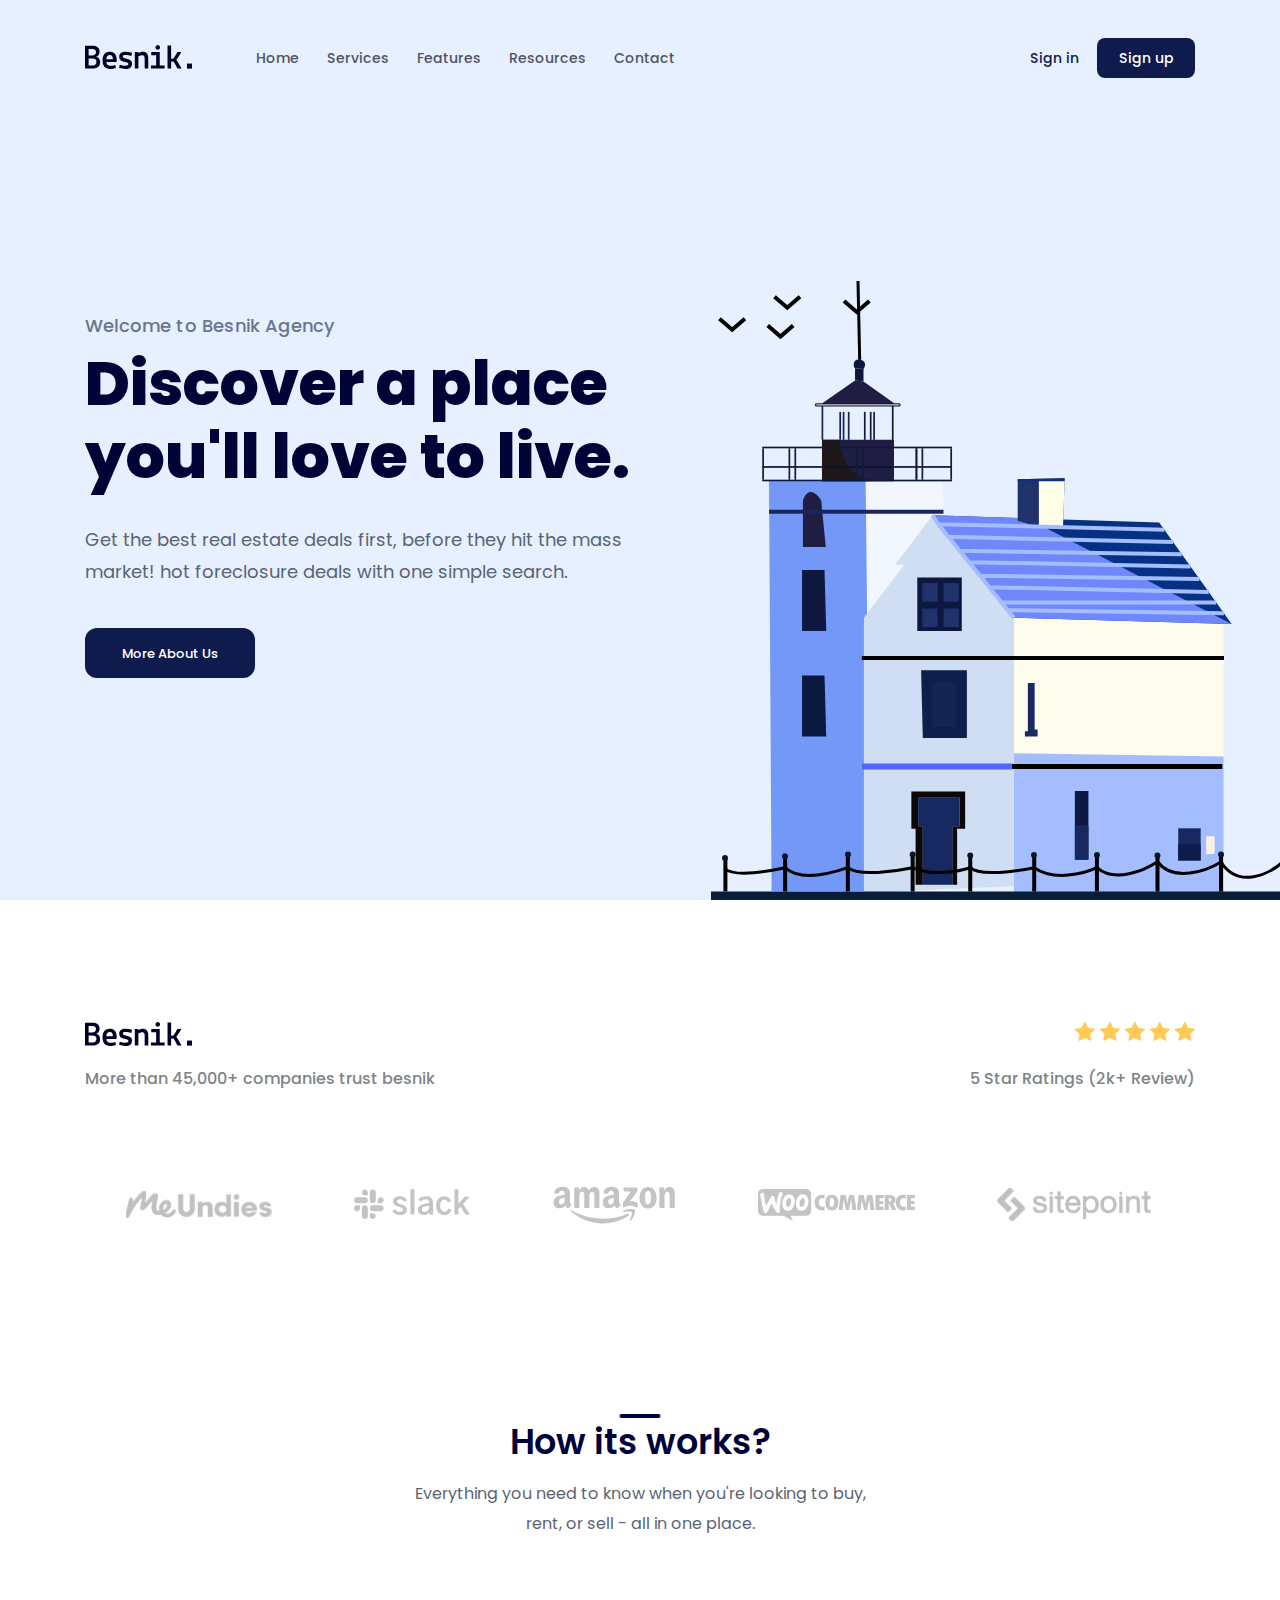
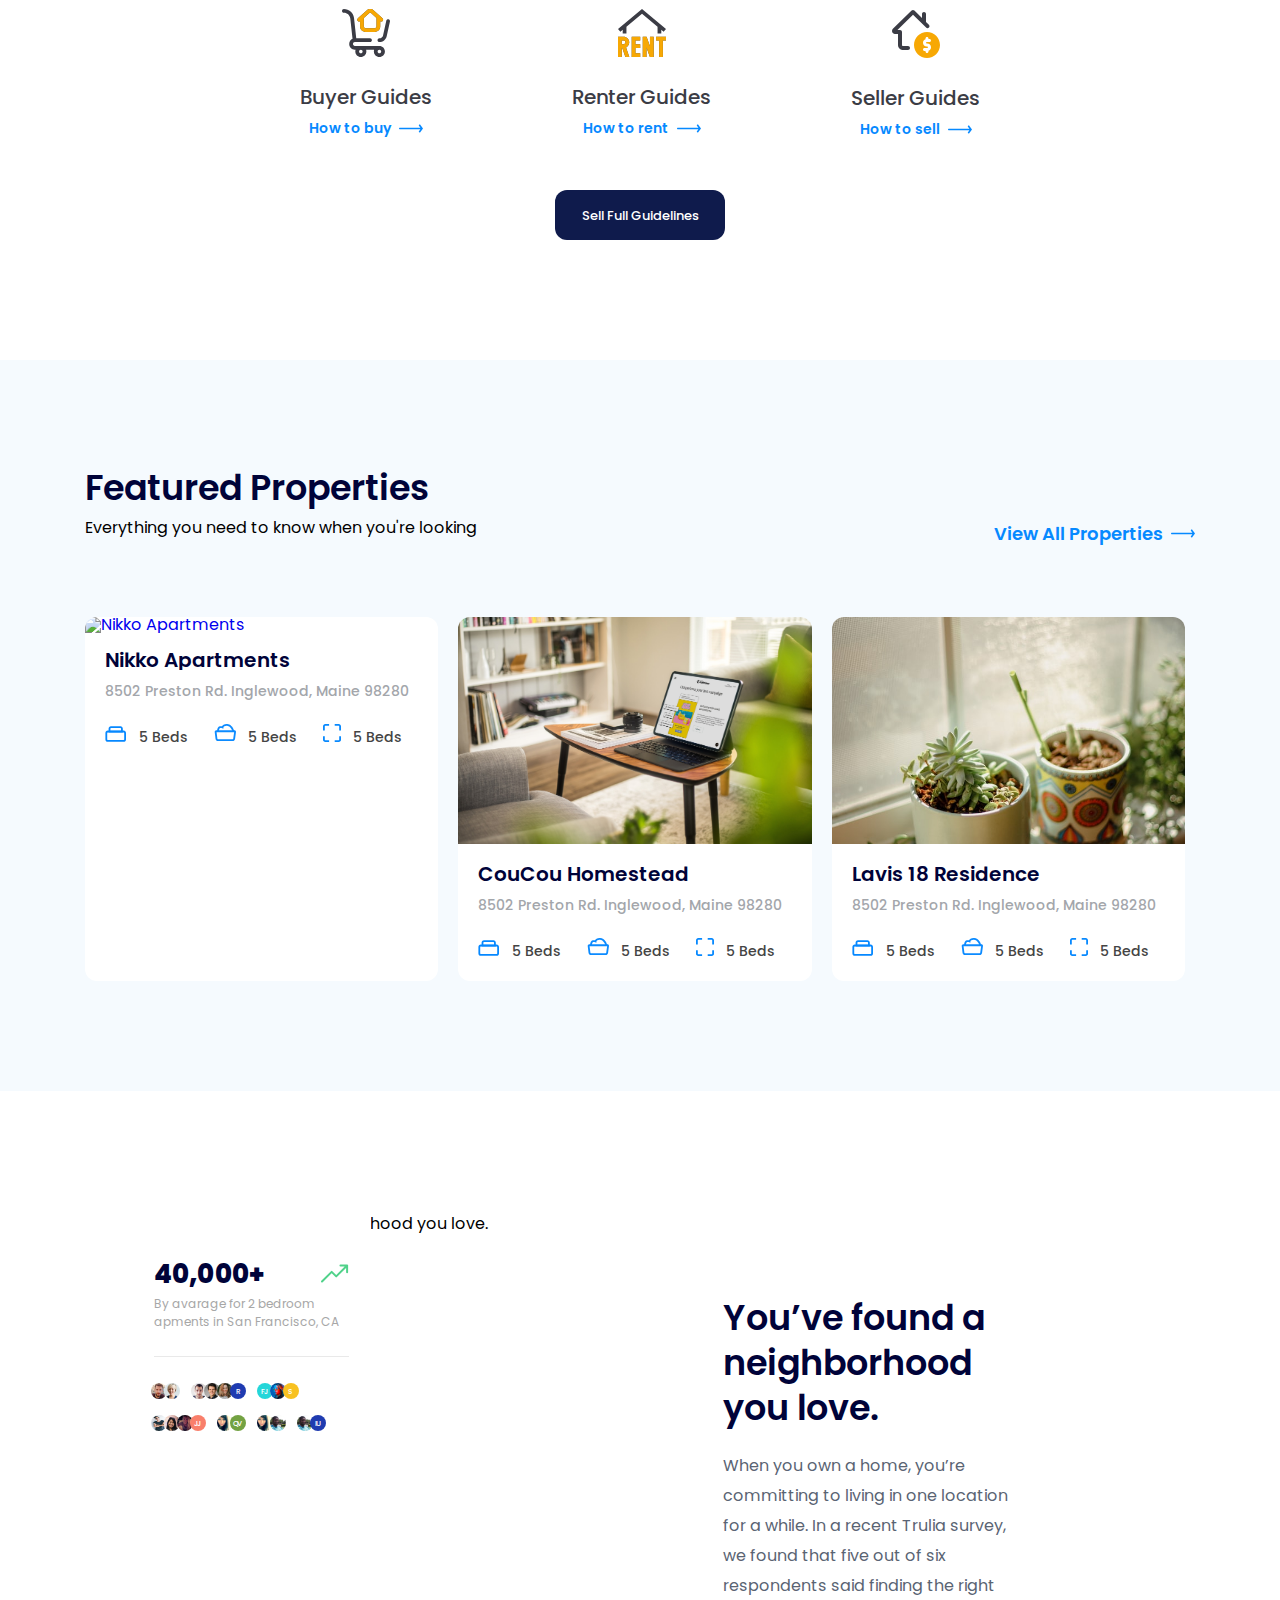
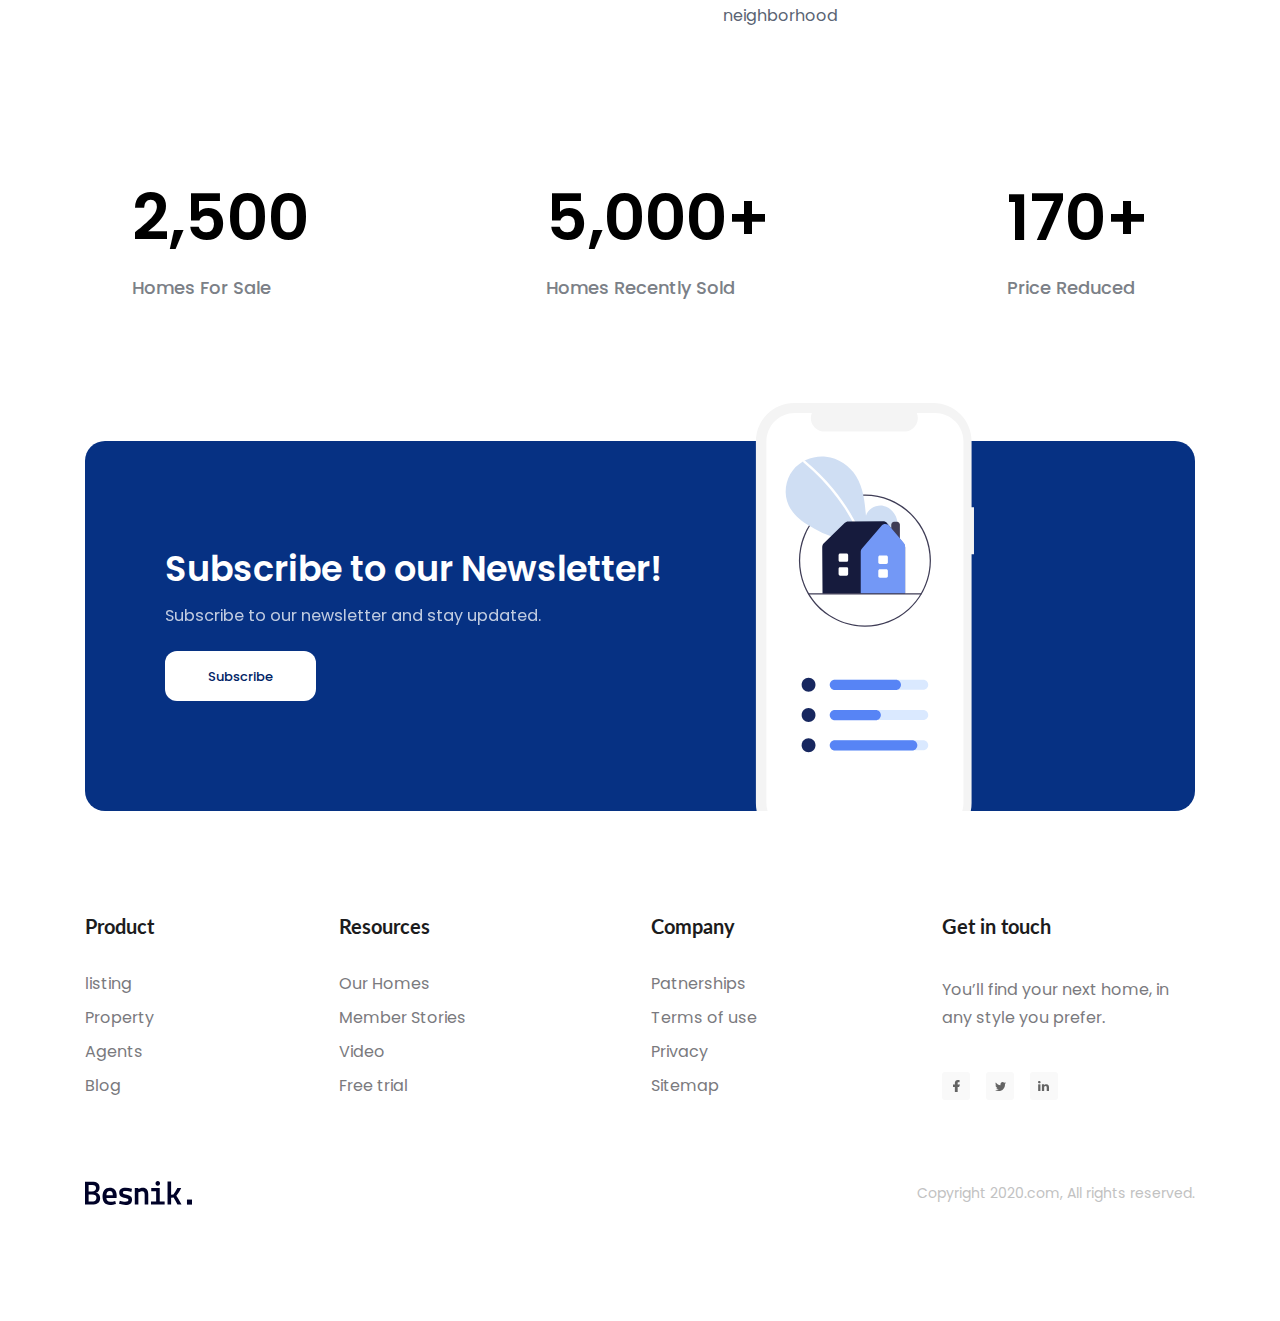
==== commit 958a665e: "Finish project 01" ====
--- a/index.html
+++ b/index.html
@@ -6,31 +6,41 @@
         <meta name="viewport" content="width=device-width, initial-scale=1.0" />
         <title>F8 Project 01</title>
         <link rel="stylesheet" href="./assets/css/reset.css" />
+        <!-- Font Poppins -->
         <link rel="stylesheet" href="./assets/fonts/stylesheet.css" />
+        <!-- Font Lato -->
+        <link rel="preconnect" href="https://fonts.googleapis.com" />
+        <link rel="preconnect" href="https://fonts.gstatic.com" crossorigin />
+        <link
+            href="https://fonts.googleapis.com/css2?family=Lato:ital,wght@0,700;1,700&display=swap"
+            rel="stylesheet"
+        />
         <link rel="stylesheet" href="./assets/css/styles.css" />
     </head>
     <body>
-        <main style="height: 10000px">
+        <main id="home">
             <!-- Header -->
             <header class="header">
                 <div class="content">
-                    <img src="./assets/img/logo.svg" alt="Besnik." />
+                    <a href="#!">
+                        <img src="./assets/img/logo.svg" alt="Besnik." />
+                    </a>
                     <nav class="navbar">
                         <ul>
                             <li>
-                                <a href="#!">Home</a>
+                                <a href="#home">Home</a>
                             </li>
                             <li>
-                                <a href="#!">Services</a>
+                                <a href="#services">Services</a>
                             </li>
                             <li>
-                                <a href="#!">Features</a>
+                                <a href="#featured">Features</a>
                             </li>
                             <li>
-                                <a href="#!">Resources</a>
+                                <a href="#resources">Resources</a>
                             </li>
                             <li>
-                                <a href="#!">Contact</a>
+                                <a href="#contact">Contact</a>
                             </li>
                         </ul>
                     </nav>
@@ -141,7 +151,7 @@
             </div>
 
             <!-- Guides -->
-            <div class="guides">
+            <div id="services" class="guides">
                 <div class="content">
                     <h2 class="sub-title">How its works?</h2>
                     <p class="desc">
@@ -151,11 +161,8 @@
                     <!-- Guides list -->
                     <div class="guide-list">
                         <div class="guide-item">
-                            <img
-                                src="./assets/img/buyer.svg"
-                                alt="Buyer"
-                                class="icon"
-                            />
+                            <img src="./assets/img/buyer.svg" alt="Buyer" />
+
                             <p class="guide">Buyer Guides</p>
                             <a href="#!" class="link">
                                 <p class="how">How to buy</p>
@@ -168,11 +175,8 @@
                         </div>
 
                         <div class="guide-item">
-                            <img
-                                src="./assets/img/renter.svg"
-                                alt="Renter"
-                                class="icon"
-                            />
+                            <img src="./assets/img/renter.svg" alt="Renter" />
+
                             <p class="guide">Renter Guides</p>
                             <a href="#!" class="link">
                                 <p class="how">How to rent</p>
@@ -185,11 +189,8 @@
                         </div>
 
                         <div class="guide-item">
-                            <img
-                                src="./assets/img/seller.svg"
-                                alt="Seller"
-                                class="icon"
-                            />
+                            <img src="./assets/img/seller.svg" alt="Seller" />
+
                             <p class="guide">Seller Guides</p>
                             <a href="#!" class="link">
                                 <p class="how">How to sell</p>
@@ -211,7 +212,7 @@
             </div>
 
             <!-- Featured -->
-            <div class="featured">
+            <div id="featured" class="featured">
                 <div class="content">
                     <h2 class="sub-title">Featured Properties</h2>
                     <div class="row">
@@ -230,48 +231,81 @@
                     <!-- Feature List -->
                     <div class="featured-list">
                         <div class="featured-item">
-                            <img src="./assets/img/featured-1.jpg" alt="Nikko Apartments" class="image">
+                            <a href="#!">
+                                <img
+                                    src="./assets/img/featured-1.jpg"
+                                    alt="Nikko Apartments"
+                                    class="image"
+                                />
+                            </a>
                             <div class="body">
-                                <h3 class="place-name">Nikko Apartments</h3>
-                                <p class="desc">8502 Preston Rd. Inglewood, Maine 98280</p>
+                                <a href="#!"><h3 class="place-name line-clamp" style="--line-clamp">Nikko Apartments</h3><a >
+                                <p class="desc line-clamp" style="--line-clamp: 3;">
+                                    8502 Preston Rd. Inglewood, Maine 98280
+                                </p>
                                 <div class="info">
-                                    <img src="./assets/img/beds.svg" alt="" class="icon">
-                                    <span>5 Beds</span>
-                                    <img src="./assets/img/both.svg" alt="" class="icon">
-                                    <span>5 Beds</span>
-                                    <img src="./assets/img/sqft.svg" alt="" class="icon">
+                                    <img src="./assets/img/beds.svg" alt="" />
+
+                                    <span>5 Beds</span>
+                                    <img src="./assets/img/both.svg" alt="" />
+
+                                    <span>5 Beds</span>
+                                    <img src="./assets/img/sqft.svg" alt="" />
+
                                     <span>5 Beds</span>
                                 </div>
                             </div>
                         </div>
 
                         <div class="featured-item">
-                            <img src="./assets/img/featured-2.jpg" alt="CouCou Homestead" class="image">
+                            <a href="#!">
+                                <img
+                                    src="./assets/img/featured-2.jpg"
+                                    alt="CouCou Homestead"
+                                    class="image"
+                                />
+                            </a>
                             <div class="body">
-                                <h3 class="place-name">CouCou Homestead</h3>
-                                <p class="desc">8502 Preston Rd. Inglewood, Maine 98280</p>
+                                <a href="#!"><h3 class="place-name line-clamp" style="--line-clamp">CouCou Homestead</h3><a >
+                                <p class="desc line-clamp" style="--line-clamp: 3;">
+                                    8502 Preston Rd. Inglewood, Maine 98280
+                                </p>
                                 <div class="info">
-                                    <img src="./assets/img/beds.svg" alt="" class="icon">
-                                    <span>5 Beds</span>
-                                    <img src="./assets/img/both.svg" alt="" class="icon">
-                                    <span>5 Beds</span>
-                                    <img src="./assets/img/sqft.svg" alt="" class="icon">
+                                    <img src="./assets/img/beds.svg" alt="" />
+
+                                    <span>5 Beds</span>
+                                    <img src="./assets/img/both.svg" alt="" />
+
+                                    <span>5 Beds</span>
+                                    <img src="./assets/img/sqft.svg" alt="" />
+
                                     <span>5 Beds</span>
                                 </div>
                             </div>
                         </div>
 
                         <div class="featured-item">
-                            <img src="./assets/img/featured-3.jpg" alt="Lavis 18 Residence" class="image">
+                            <a href="#!">
+                                <img
+                                    src="./assets/img/featured-3.jpg"
+                                    alt="Lavis 18 Residence"
+                                    class="image"
+                                />
+                            </a>
                             <div class="body">
-                                <h3 class="place-name">Lavis 18 Residence</h3>
-                                <p class="desc">8502 Preston Rd. Inglewood, Maine 98280</p>
+                                <a href="#!"><h3 class="place-name line-clamp" style="--line-clamp">Lavis 18 Residence</h3><a >
+                                <p class="desc line-clamp" style="--line-clamp: 3;">
+                                    8502 Preston Rd. Inglewood, Maine 98280
+                                </p>
                                 <div class="info">
-                                    <img src="./assets/img/beds.svg" alt="" class="icon">
-                                    <span>5 Beds</span>
-                                    <img src="./assets/img/both.svg" alt="" class="icon">
-                                    <span>5 Beds</span>
-                                    <img src="./assets/img/sqft.svg" alt="" class="icon">
+                                    <img src="./assets/img/beds.svg" alt="" />
+
+                                    <span>5 Beds</span>
+                                    <img src="./assets/img/both.svg" alt="" />
+
+                                    <span>5 Beds</span>
+                                    <img src="./assets/img/sqft.svg" alt="" />
+
                                     <span>5 Beds</span>
                                 </div>
                             </div>
@@ -279,6 +313,277 @@
                     </div>
                 </div>
             </div>
+
+            <!-- Stats -->
+            <div id="resources" class="stats">
+                <div class="content">
+                    <div class="row-top">
+                        <!-- Image -->
+                        <div class="img-block">
+                            <img
+                                src="./assets/img/stats-img.jpg"
+                                alt="You’ve found a neighborhood you love."
+                                class="image"
+                            />
+                            <div class="stat-trend">
+                                <div class="body">
+                                    <div class="row">
+                                        <strong>40,000+</strong>
+                                        <img
+                                            src="./assets/img/arrow-trend-up.svg"
+                                            alt="Up-trend arrow"
+                                            class="up-trend"
+                                        />
+                                    </div>
+                                    <p class="desc">
+                                        By avarage for 2 bedroom apments in San
+                                        Francisco, CA
+                                    </p>
+                                    <p class="separate"></p>
+                                    <div class="avatar-block">
+                                        <div class="avatar-group">
+                                            <img
+                                                src="./assets/img/avatar-1.jpg"
+                                                alt="Avatar 1"
+                                                class="avatar"
+                                            />
+                                            <img
+                                                src="./assets/img/avatar-2.jpg"
+                                                alt="Avatar 2"
+                                                class="avatar"
+                                            />
+                                        </div>
+
+                                        <div class="avatar-group">
+                                            <img
+                                                src="./assets/img/avatar-3.jpg"
+                                                alt="Avatar 1"
+                                                class="avatar"
+                                            />
+                                            <img
+                                                src="./assets/img/avatar-4.jpg"
+                                                alt="Avatar 2"
+                                                class="avatar"
+                                            />
+                                            <img
+                                                src="./assets/img/avatar-5.jpg"
+                                                alt="Avatar 2"
+                                                class="avatar"
+                                            />
+                                            <div
+                                                class="avatar"
+                                                style="--bg-color: #1f3bb1"
+                                            >
+                                                R
+                                            </div>
+                                        </div>
+
+                                        <div class="avatar-group">
+                                            <div
+                                                class="avatar"
+                                                style="--bg-color: #24d6d9"
+                                            >
+                                                FJ
+                                            </div>
+                                            <img
+                                                src="./assets/img/avatar-6.jpg"
+                                                alt="Avatar 2"
+                                                class="avatar"
+                                            />
+                                            <div
+                                                class="avatar"
+                                                style="--bg-color: #f8c120"
+                                            >
+                                                S
+                                            </div>
+                                        </div>
+
+                                        <div class="avatar-group">
+                                            <img
+                                                src="./assets/img/avatar-7.jpg"
+                                                alt="Avatar 1"
+                                                class="avatar"
+                                            />
+                                            <img
+                                                src="./assets/img/avatar-8.jpg"
+                                                alt="Avatar 2"
+                                                class="avatar"
+                                            />
+                                            <img
+                                                src="./assets/img/avatar-9.jpg"
+                                                alt="Avatar 2"
+                                                class="avatar"
+                                            />
+                                            <div
+                                                class="avatar"
+                                                style="--bg-color: #f97f6b"
+                                            >
+                                                JJ
+                                            </div>
+                                        </div>
+
+                                        <div class="avatar-group">
+                                            <img
+                                                src="./assets/img/avatar-10.jpg"
+                                                alt="Avatar 2"
+                                                class="avatar"
+                                            />
+                                            <div
+                                                class="avatar"
+                                                style="--bg-color: #73a242"
+                                            >
+                                                QV
+                                            </div>
+                                        </div>
+
+                                        <div class="avatar-group">
+                                            <img
+                                                src="./assets/img/avatar-10.jpg"
+                                                alt="Avatar 1"
+                                                class="avatar"
+                                            />
+                                            <img
+                                                src="./assets/img/avatar-11.jpg"
+                                                alt="Avatar 2"
+                                                class="avatar"
+                                            />
+                                        </div>
+
+                                        <div class="avatar-group">
+                                            <img
+                                                src="./assets/img/avatar-11.jpg"
+                                                alt="Avatar 2"
+                                                class="avatar"
+                                            />
+                                            <div
+                                                class="avatar"
+                                                style="--bg-color: #1f3bb0"
+                                            >
+                                                IU
+                                            </div>
+                                        </div>
+                                    </div>
+                                </div>
+                            </div>
+                        </div>
+                        <!-- Info -->
+                        <div class="info">
+                            <h2 class="sub-title">
+                                You’ve found a neighborhood you love.
+                            </h2>
+                            <p class="desc">
+                                When you own a home, you’re committing to living
+                                in one location for a while. In a recent Trulia
+                                survey, we found that five out of six
+                                respondents said finding the right neighborhood
+                            </p>
+                        </div>
+                    </div>
+                    <div class="row-bottom">
+                        <div class="row-number">
+                            <strong>2,500</strong>
+                            <p>Homes For Sale</p>
+                        </div>
+                        <div class="row-number">
+                            <strong>5,000+</strong>
+                            <p>Homes Recently Sold</p>
+                        </div>
+                        <div class="row-number">
+                            <strong>170+</strong>
+                            <p>Price Reduced</p>
+                        </div>
+                    </div>
+                </div>
+            </div>
+
+            <!-- Subscription -->
+            <div id="contact" class="subscription">
+                <div class="content">
+                    <div class="info">
+                        <h2 class="sub-title">Subscribe to our Newsletter!</h2>
+                        <p class="desc">
+                            Subscribe to our newsletter and stay updated.
+                        </p>
+                        <a href="#!" class="btn btn-sub">Subscribe</a>
+                    </div>
+                    <img
+                        src="./assets/img/newletter.svg"
+                        alt="Subscribe to our Newsletter!"
+                        class="image"
+                    />
+                </div>
+            </div>
+
+            <!-- Footer -->
+            <footer class="footer">
+                <div class="content">
+                    <div class="row-top">
+                        <div class="column">
+                            <h3 class="sub-title">Product</h3>
+                            <ul>
+                                <li><a href="#!">listing</a></li>
+                                <li><a href="#!">Property</a></li>
+                                <li><a href="#!">Agents</a></li>
+                                <li><a href="#!">Blog</a></li>
+                            </ul>
+                        </div>
+
+                        <div class="column">
+                            <h3 class="sub-title">Resources</h3>
+                            <ul>
+                                <li><a href="#!">Our Homes</a></li>
+                                <li><a href="#!">Member Stories</a></li>
+                                <li><a href="#!">Video</a></li>
+                                <li><a href="#!">Free trial</a></li>
+                            </ul>
+                        </div>
+
+                        <div class="column">
+                            <h3 class="sub-title">Company</h3>
+                            <ul>
+                                <li><a href="#!">Patnerships</a></li>
+                                <li><a href="#!">Terms of use</a></li>
+                                <li><a href="#!">Privacy</a></li>
+                                <li><a href="#!">Sitemap</a></li>
+                            </ul>
+                        </div>
+
+                        <div class="column">
+                            <h3 class="sub-title">Get in touch</h3>
+                            <p class="desc">
+                                You’ll find your next home, in any style you
+                                prefer.
+                            </p>
+                            <div class="social-group">
+                                <a href="#!"
+                                    ><img
+                                        class="icon"
+                                        src="./assets/img/facebook.svg"
+                                        alt="Facebook"
+                                /></a>
+                                <a href="#!"
+                                    ><img
+                                        class="icon"
+                                        src="./assets/img/twitter.svg"
+                                        alt="Twitter"
+                                /></a>
+                                <a href="#!"
+                                    ><img
+                                        class="icon"
+                                        src="./assets/img/linkedin.svg"
+                                        alt="Linkedin"
+                                /></a>
+                            </div>
+                        </div>
+                    </div>
+                    <div class="row-bottom">
+                        <img src="./assets/img/logo.svg" alt="Besnik." />
+                        <p class="copy-right">
+                            Copyright 2020.com, All rights reserved.
+                        </p>
+                    </div>
+                </div>
+            </footer>
         </main>
     </body>
 </html>
--- a/assets/css/styles.css
+++ b/assets/css/styles.css
@@ -1,5 +1,10 @@
 * {
     box-sizing: border-box;
+}
+
+html,
+body {
+    scroll-behavior: smooth;
 }
 
 html {
@@ -36,6 +41,16 @@
     border-radius: 12px;
 }
 
+.btn:hover {
+    opacity: 0.9;
+}
+
+.line-clamp {
+    display: -webkit-box;
+    -webkit-line-clamp: var(--line-clamp, 2);
+    -webkit-box-orient: vertical;
+    overflow: hidden;
+}
 /* ========= Header ========= */
 
 .header {
@@ -45,6 +60,7 @@
     padding-top: 38px;
     padding-bottom: 12px;
     background: #e6f0ff;
+    z-index: 1;
 }
 
 .header .content {
@@ -215,6 +231,7 @@
     line-height: 1.88;
     text-align: center;
     color: #5a6473;
+    word-break: break-all;
 }
 
 .guide-list {
@@ -301,13 +318,12 @@
 .featured-list {
     display: flex;
     margin-top: 70px;
-    gap: 30px;
+    gap: 10px;
 }
 
 .featured-list .featured-item {
     flex: 1;
     background: #ffffff;
-    box-shadow: 0px 65px 80px -46px rgba(226, 238, 249, 0.6);
     border-radius: 12px;
 }
 
@@ -353,3 +369,278 @@
 .featured-item .info span:last-child {
     margin-right: 0;
 }
+
+/* ========= Stats ========= */
+
+.stats {
+    margin-top: 75px;
+    padding: 50px 0;
+}
+
+.stats .content {
+    width: 1017px;
+}
+
+.stats .row-top {
+    display: flex;
+}
+
+.stats .img-block,
+.stats .info {
+    width: 50%;
+}
+
+.stats .img-block {
+    margin-left: auto;
+    position: relative;
+}
+
+.stats .img-block .image {
+    display: block;
+    margin-left: auto;
+    width: 400px;
+    height: 460px;
+    border-radius: 12px;
+}
+
+.stats .stat-trend {
+    position: absolute;
+    top: 0;
+    left: 0;
+    width: 239px;
+    height: 252px;
+    background: #ffffff;
+    border-radius: 0px 0px 12px 12px;
+}
+
+.stats .stat-trend .body {
+    padding: 45px 22px 41px;
+}
+
+.stats .stat-trend .row {
+    display: flex;
+    justify-content: space-between;
+}
+
+.stats .stat-trend strong {
+    font-weight: 700;
+    font-size: 2.6rem;
+    letter-spacing: 0.01em;
+    color: #000339;
+}
+
+.stats .stat-trend .desc {
+    margin-top: 8px;
+    font-weight: 400;
+    font-size: 1.2rem;
+    line-height: 1.5;
+    color: #a7a7a7;
+}
+
+.stats .stat-trend .separate {
+    margin-top: 25px;
+    height: 1.2px;
+    background: #e9e9e9;
+}
+
+.stats .stat-trend .avatar-block {
+    margin-top: 26px;
+}
+
+.stats .avatar-block {
+    display: flex;
+    flex-wrap: wrap;
+    gap: 16px 14px;
+}
+
+.stats .avatar-group {
+    display: flex;
+}
+
+.stats .avatar-group .avatar {
+    display: flex;
+    width: 16px;
+    height: 16px;
+    margin-left: -3px;
+    border-radius: 50%;
+    background-color: var(--bg-color, #fff);
+    font-weight: 450;
+    font-size: 0.726rem;
+    line-height: 9px;
+    justify-content: center;
+    align-items: center;
+    letter-spacing: -0.02em;
+    color: #ffffff;
+}
+
+/* Info */
+
+.stats .info {
+    margin: 79px 0 0 165px;
+}
+
+.stats .info .sub-title {
+    width: 269px;
+    font-weight: 600;
+    font-size: 3.5rem;
+    line-height: 1.29;
+    color: #000339;
+}
+
+.stats .info .desc {
+    margin-top: 20px;
+    width: 309px;
+    font-weight: 400;
+    font-size: 1.6rem;
+    line-height: 1.88;
+    color: #5a6473;
+}
+
+.stats .row-bottom {
+    display: flex;
+    justify-content: space-between;
+    margin-top: 110px;
+}
+
+.stats .row-bottom strong {
+    font-weight: 600;
+    font-size: 6.4rem;
+    color: #000000;
+}
+
+.stats .row-bottom p {
+    margin-top: 24px;
+    font-weight: 500;
+    font-size: 1.8rem;
+    line-height: 1.5;
+    color: #7b8087;
+}
+
+/* ========= Subscription ========= */
+
+.subscription {
+    margin-top: 51px;
+    padding-top: 39px;
+}
+
+.subscription .content {
+    position: relative;
+    background: #063183;
+    border-radius: 20px;
+}
+
+.subscription .info {
+    padding: 110px 80px;
+    width: 671px;
+}
+
+.subscription .info .sub-title {
+    font-weight: 600;
+    font-size: 3.5rem;
+    line-height: 1;
+    color: #ffffff;
+}
+
+.subscription .info .desc {
+    margin-top: 15px;
+    font-weight: 400;
+    font-size: 1.6rem;
+    line-height: 1.88;
+    color: #ffffff;
+    opacity: 0.75;
+}
+
+.subscription .info .btn-sub {
+    margin-top: 20px;
+    min-width: 151px;
+    color: #002366;
+    background: #ffffff;
+}
+
+.subscription .image {
+    position: absolute;
+    bottom: 0;
+    right: 221px;
+}
+
+/* ========= Footer ========= */
+
+.footer {
+    margin-top: 55px;
+    padding: 50px 0 58px;
+}
+
+.footer .row-top {
+    display: flex;
+}
+
+.footer .row-top .sub-title {
+    display: flex;
+    font-family: "Lato", sans-serif;
+    font-weight: 700;
+    font-size: 2rem;
+    color: #1c1c1d;
+}
+
+.footer .column + .column {
+    margin-left: 185px;
+}
+
+.footer .column ul,
+.footer .column .desc {
+    margin-top: 40px;
+}
+
+.footer .column ul li + li {
+    margin-top: 18px;
+}
+
+.footer .column ul a,
+.footer .column .desc {
+    font-weight: 400;
+    font-size: 1.6rem;
+    color: #7a7a7e;
+    white-space: nowrap;
+}
+
+.footer .column .desc {
+    white-space: normal;
+    line-height: 1.75;
+}
+
+.footer .social-group {
+    display: flex;
+    margin-top: 40px;
+}
+
+.footer .social-group a {
+    display: flex;
+    align-items: center;
+    justify-content: center;
+    width: 28px;
+    height: 28px;
+    background: #f9f9f9;
+    border-radius: 3px;
+}
+
+.footer .social-group a:hover {
+    background: #ebebeb;
+}
+
+.footer .social-group a + a {
+    margin-left: 16px;
+}
+
+.footer .row-bottom {
+    display: flex;
+    align-items: center;
+    justify-content: space-between;
+    margin: 81px 0 58px;
+}
+
+.footer .copy-right {
+    font-weight: 400;
+    font-size: 1.4rem;
+    line-height: 21px;
+    color: #c2c2c2;
+}
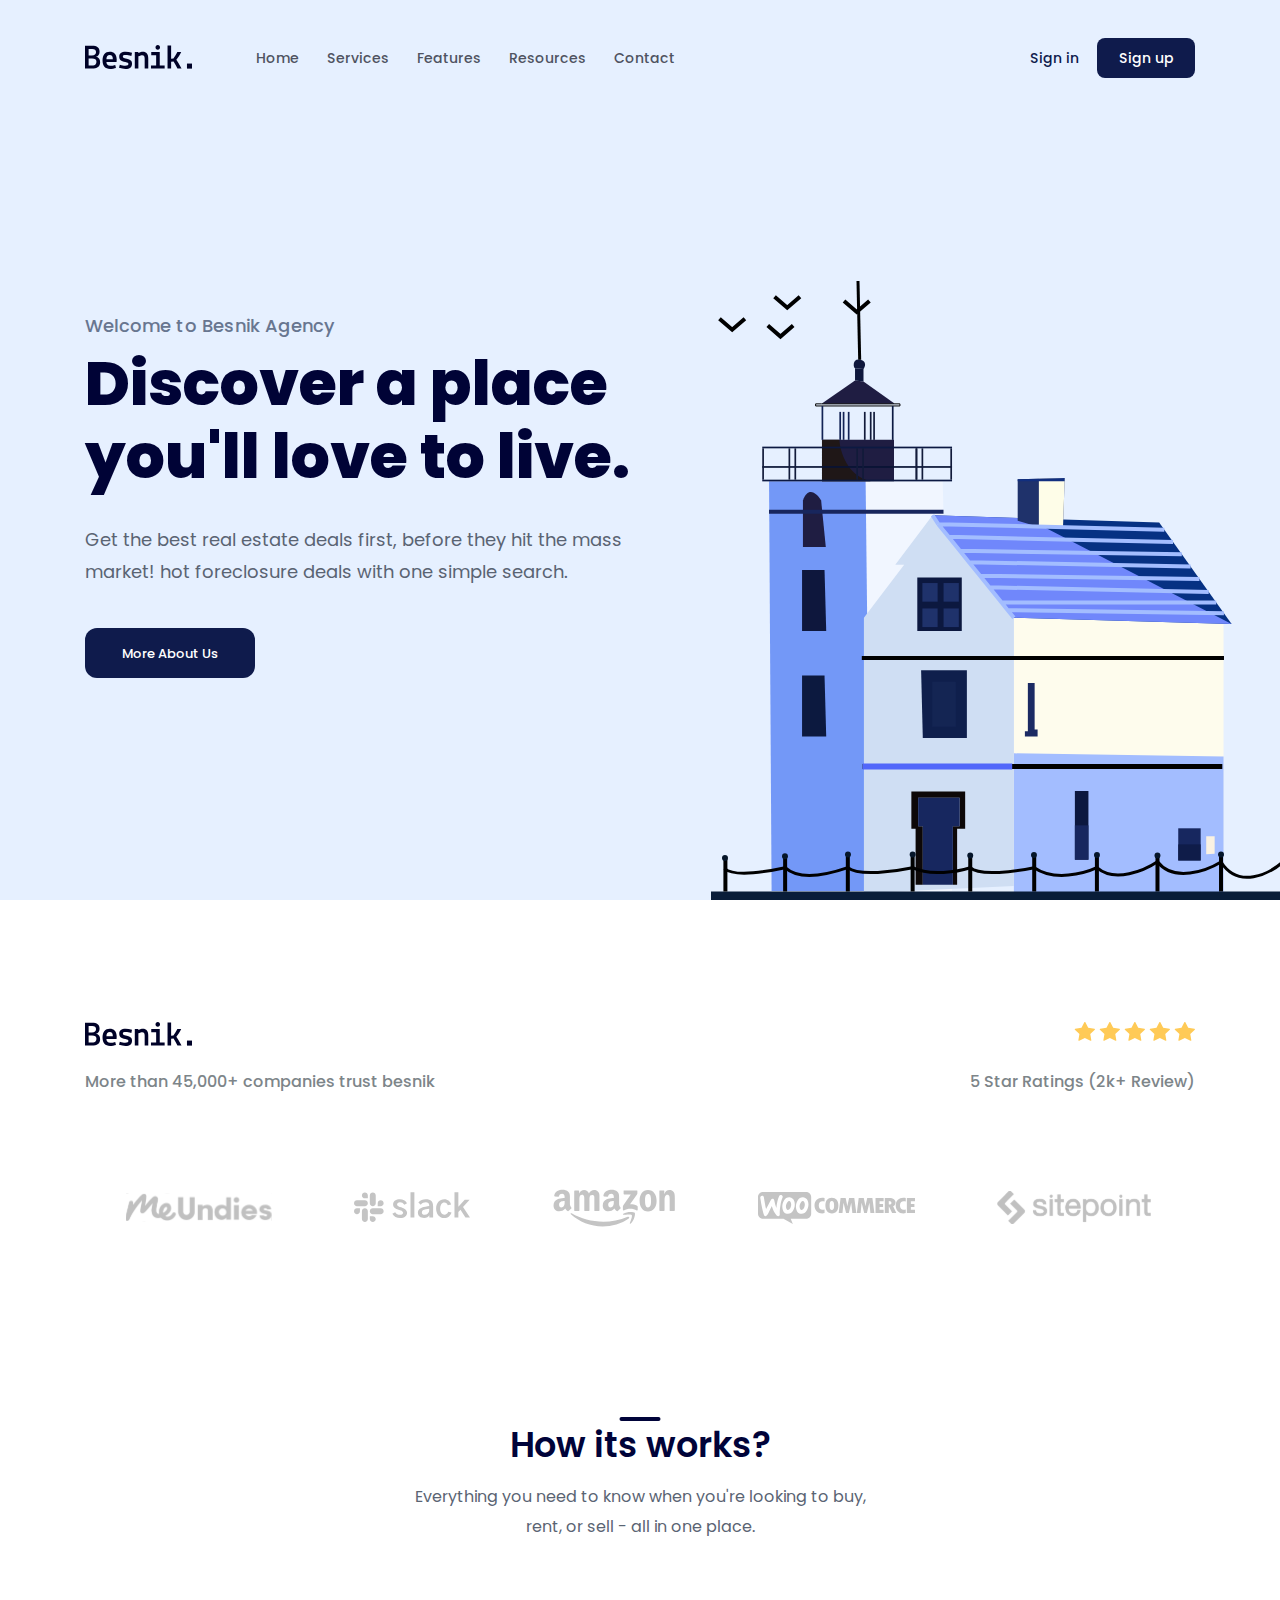
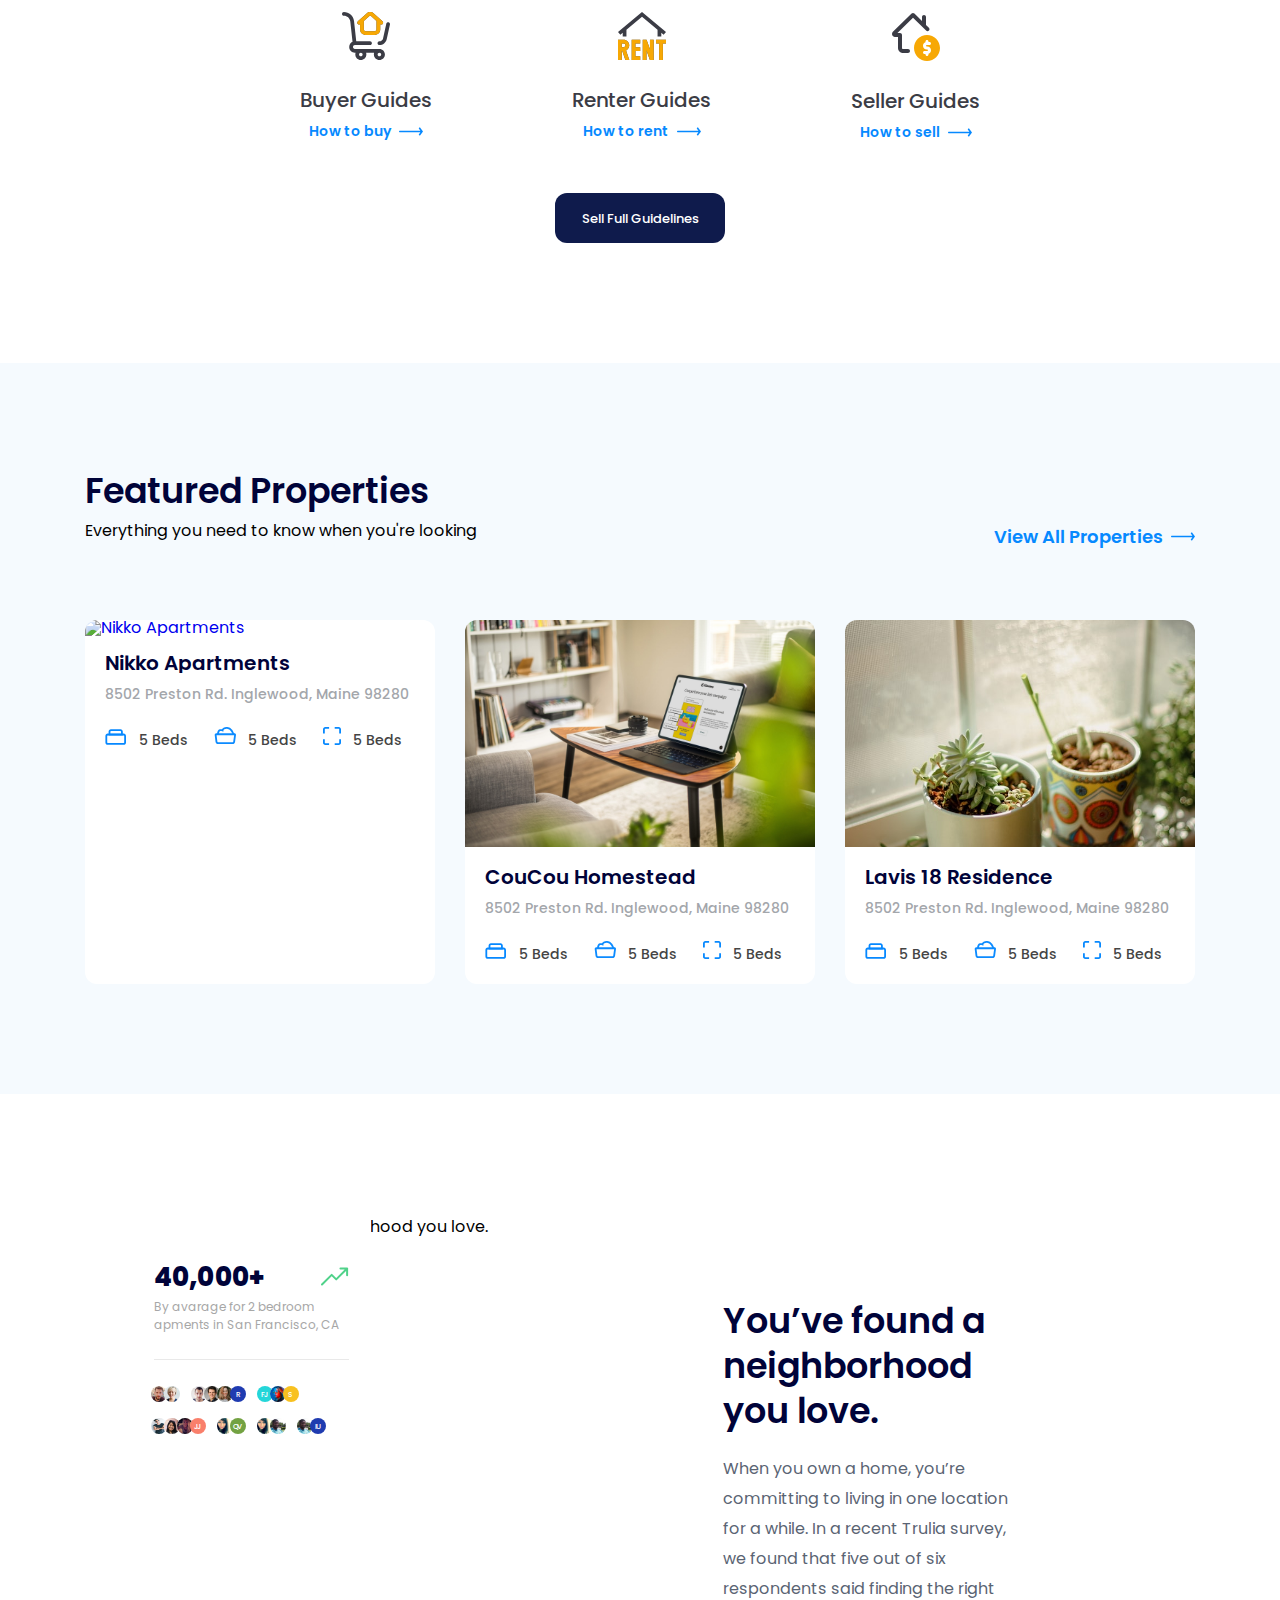
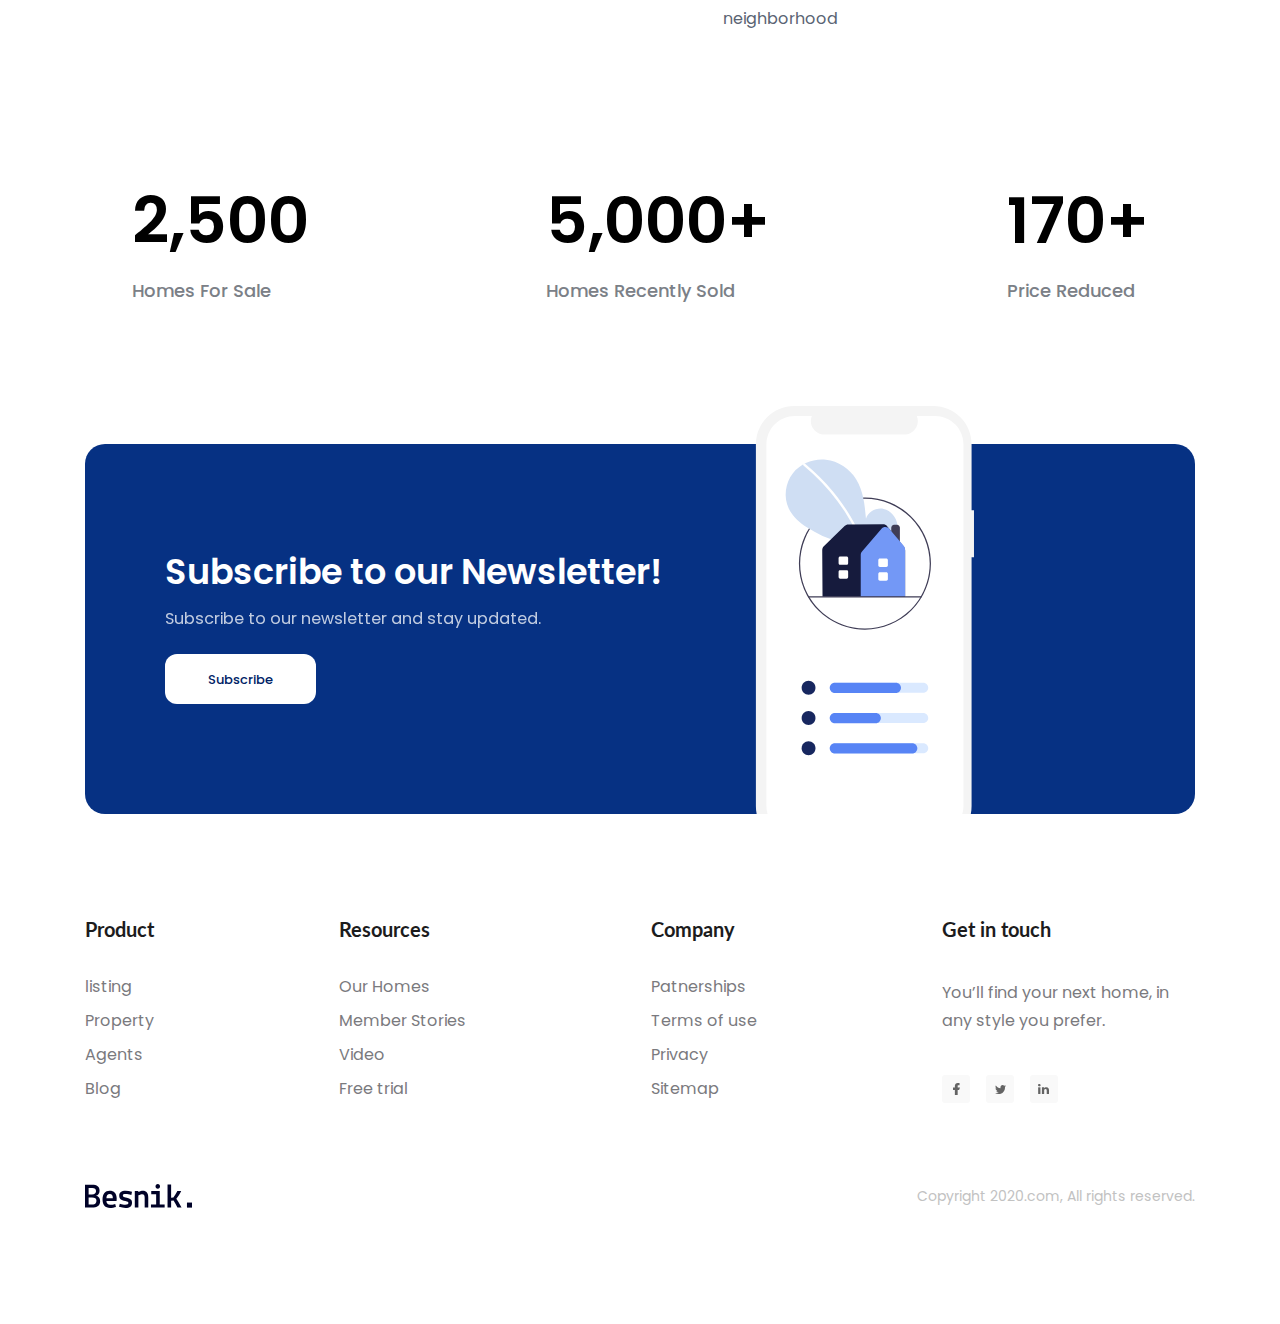
==== commit 8ef27d03: "Final Project 01" ====
--- a/index.html
+++ b/index.html
@@ -18,23 +18,23 @@
         <link rel="stylesheet" href="./assets/css/styles.css" />
     </head>
     <body>
-        <main id="home">
+        <main>
             <!-- Header -->
-            <header class="header">
-                <div class="content">
-                    <a href="#!">
+            <header class="fixed-header">
+                <div class="content">
+                    <a href="#">
                         <img src="./assets/img/logo.svg" alt="Besnik." />
                     </a>
                     <nav class="navbar">
                         <ul>
                             <li>
-                                <a href="#home">Home</a>
+                                <a href="#">Home</a>
                             </li>
                             <li>
                                 <a href="#services">Services</a>
                             </li>
                             <li>
-                                <a href="#featured">Features</a>
+                                <a href="#features">Features</a>
                             </li>
                             <li>
                                 <a href="#resources">Resources</a>
@@ -81,37 +81,19 @@
             <div class="clients">
                 <div class="content">
                     <div class="row">
-                        <img
-                            src="./assets/img/logo.svg"
-                            alt="Besnik."
-                            class="logo"
-                        />
+                        <a href="#">
+                            <img
+                                src="./assets/img/logo.svg"
+                                alt="Besnik."
+                                class="logo"
+                            />
+                        </a>
                         <div class="star-block">
-                            <img
-                                src="./assets/img/star.svg"
-                                alt=""
-                                class="star"
-                            />
-                            <img
-                                src="./assets/img/star.svg"
-                                alt=""
-                                class="star"
-                            />
-                            <img
-                                src="./assets/img/star.svg"
-                                alt=""
-                                class="star"
-                            />
-                            <img
-                                src="./assets/img/star.svg"
-                                alt=""
-                                class="star"
-                            />
-                            <img
-                                src="./assets/img/star.svg"
-                                alt=""
-                                class="star"
-                            />
+                            <img src="./assets/img/star.svg" alt="" />
+                            <img src="./assets/img/star.svg" alt="" />
+                            <img src="./assets/img/star.svg" alt="" />
+                            <img src="./assets/img/star.svg" alt="" />
+                            <img src="./assets/img/star.svg" alt="" />
                         </div>
                     </div>
                     <div class="row">
@@ -202,7 +184,7 @@
                             </a>
                         </div>
                     </div>
-                    <!-- Guide-cta -->
+                    <!-- Guide call to action -->
                     <div class="guide-cta">
                         <a href="#!" class="btn guide-btn"
                             >Sell Full Guidelines</a
@@ -212,7 +194,7 @@
             </div>
 
             <!-- Featured -->
-            <div id="featured" class="featured">
+            <div id="features" class="featured">
                 <div class="content">
                     <h2 class="sub-title">Featured Properties</h2>
                     <div class="row">
@@ -230,6 +212,7 @@
                     </div>
                     <!-- Feature List -->
                     <div class="featured-list">
+                        <!-- Feature 1 -->
                         <div class="featured-item">
                             <a href="#!">
                                 <img
@@ -239,8 +222,13 @@
                                 />
                             </a>
                             <div class="body">
-                                <a href="#!"><h3 class="place-name line-clamp" style="--line-clamp">Nikko Apartments</h3><a >
-                                <p class="desc line-clamp" style="--line-clamp: 3;">
+                                <h3 class="place-name line-clamp">
+                                    <a href="#!">Nikko Apartments</a>
+                                </h3>
+                                <p
+                                    class="desc line-clamp"
+                                    style="--line-clamp: 3"
+                                >
                                     8502 Preston Rd. Inglewood, Maine 98280
                                 </p>
                                 <div class="info">
@@ -257,6 +245,7 @@
                             </div>
                         </div>
 
+                        <!-- Feature 2 -->
                         <div class="featured-item">
                             <a href="#!">
                                 <img
@@ -266,8 +255,13 @@
                                 />
                             </a>
                             <div class="body">
-                                <a href="#!"><h3 class="place-name line-clamp" style="--line-clamp">CouCou Homestead</h3><a >
-                                <p class="desc line-clamp" style="--line-clamp: 3;">
+                                <h3 class="place-name line-clamp">
+                                    <a href="#!">CouCou Homestead</a>
+                                </h3>
+                                <p
+                                    class="desc line-clamp"
+                                    style="--line-clamp: 3"
+                                >
                                     8502 Preston Rd. Inglewood, Maine 98280
                                 </p>
                                 <div class="info">
@@ -284,6 +278,7 @@
                             </div>
                         </div>
 
+                        <!-- Feature 3 -->
                         <div class="featured-item">
                             <a href="#!">
                                 <img
@@ -293,8 +288,13 @@
                                 />
                             </a>
                             <div class="body">
-                                <a href="#!"><h3 class="place-name line-clamp" style="--line-clamp">Lavis 18 Residence</h3><a >
-                                <p class="desc line-clamp" style="--line-clamp: 3;">
+                                <h3 class="place-name line-clamp">
+                                    <a href="#!">Lavis 18 Residence</a>
+                                </h3>
+                                <p
+                                    class="desc line-clamp"
+                                    style="--line-clamp: 3"
+                                >
                                     8502 Preston Rd. Inglewood, Maine 98280
                                 </p>
                                 <div class="info">
--- a/assets/css/styles.css
+++ b/assets/css/styles.css
@@ -53,7 +53,7 @@
 }
 /* ========= Header ========= */
 
-.header {
+.fixed-header {
     display: flex;
     top: -26px;
     position: sticky;
@@ -63,17 +63,17 @@
     z-index: 1;
 }
 
-.header .content {
+.fixed-header .content {
     display: flex;
     align-items: center;
 }
 
-.header .navbar ul {
+.fixed-header .navbar ul {
     display: flex;
     margin-left: 50px;
 }
 
-.header .navbar a {
+.fixed-header .navbar a {
     display: flex;
     padding: 8px 14px;
     font-weight: 500;
@@ -82,19 +82,19 @@
     color: #4f5361;
 }
 
-.header .actions {
+.fixed-header .actions {
     display: flex;
     align-items: center;
     margin-left: auto;
 }
 
-.header .action-link {
+.fixed-header .action-link {
     font-weight: 500;
     font-size: 1.4rem;
     color: #0f1b4c;
 }
 
-.header .action-btn {
+.fixed-header .action-btn {
     padding: 13px 16px;
     margin-left: 18px;
     font-weight: 500;
@@ -231,7 +231,6 @@
     line-height: 1.88;
     text-align: center;
     color: #5a6473;
-    word-break: break-all;
 }
 
 .guide-list {
@@ -318,7 +317,7 @@
 .featured-list {
     display: flex;
     margin-top: 70px;
-    gap: 10px;
+    gap: 30px;
 }
 
 .featured-list .featured-item {
@@ -339,7 +338,7 @@
     padding: 17px 20px 22px;
 }
 
-.featured-item .body .place-name {
+.featured-item .body a {
     font-weight: 600;
     font-size: 2rem;
     line-height: 1;
@@ -352,6 +351,7 @@
     font-size: 1.4rem;
     line-height: 1.5;
     color: #a3a6ab;
+    word-break: break-all;
 }
 
 .featured-item .body .info {
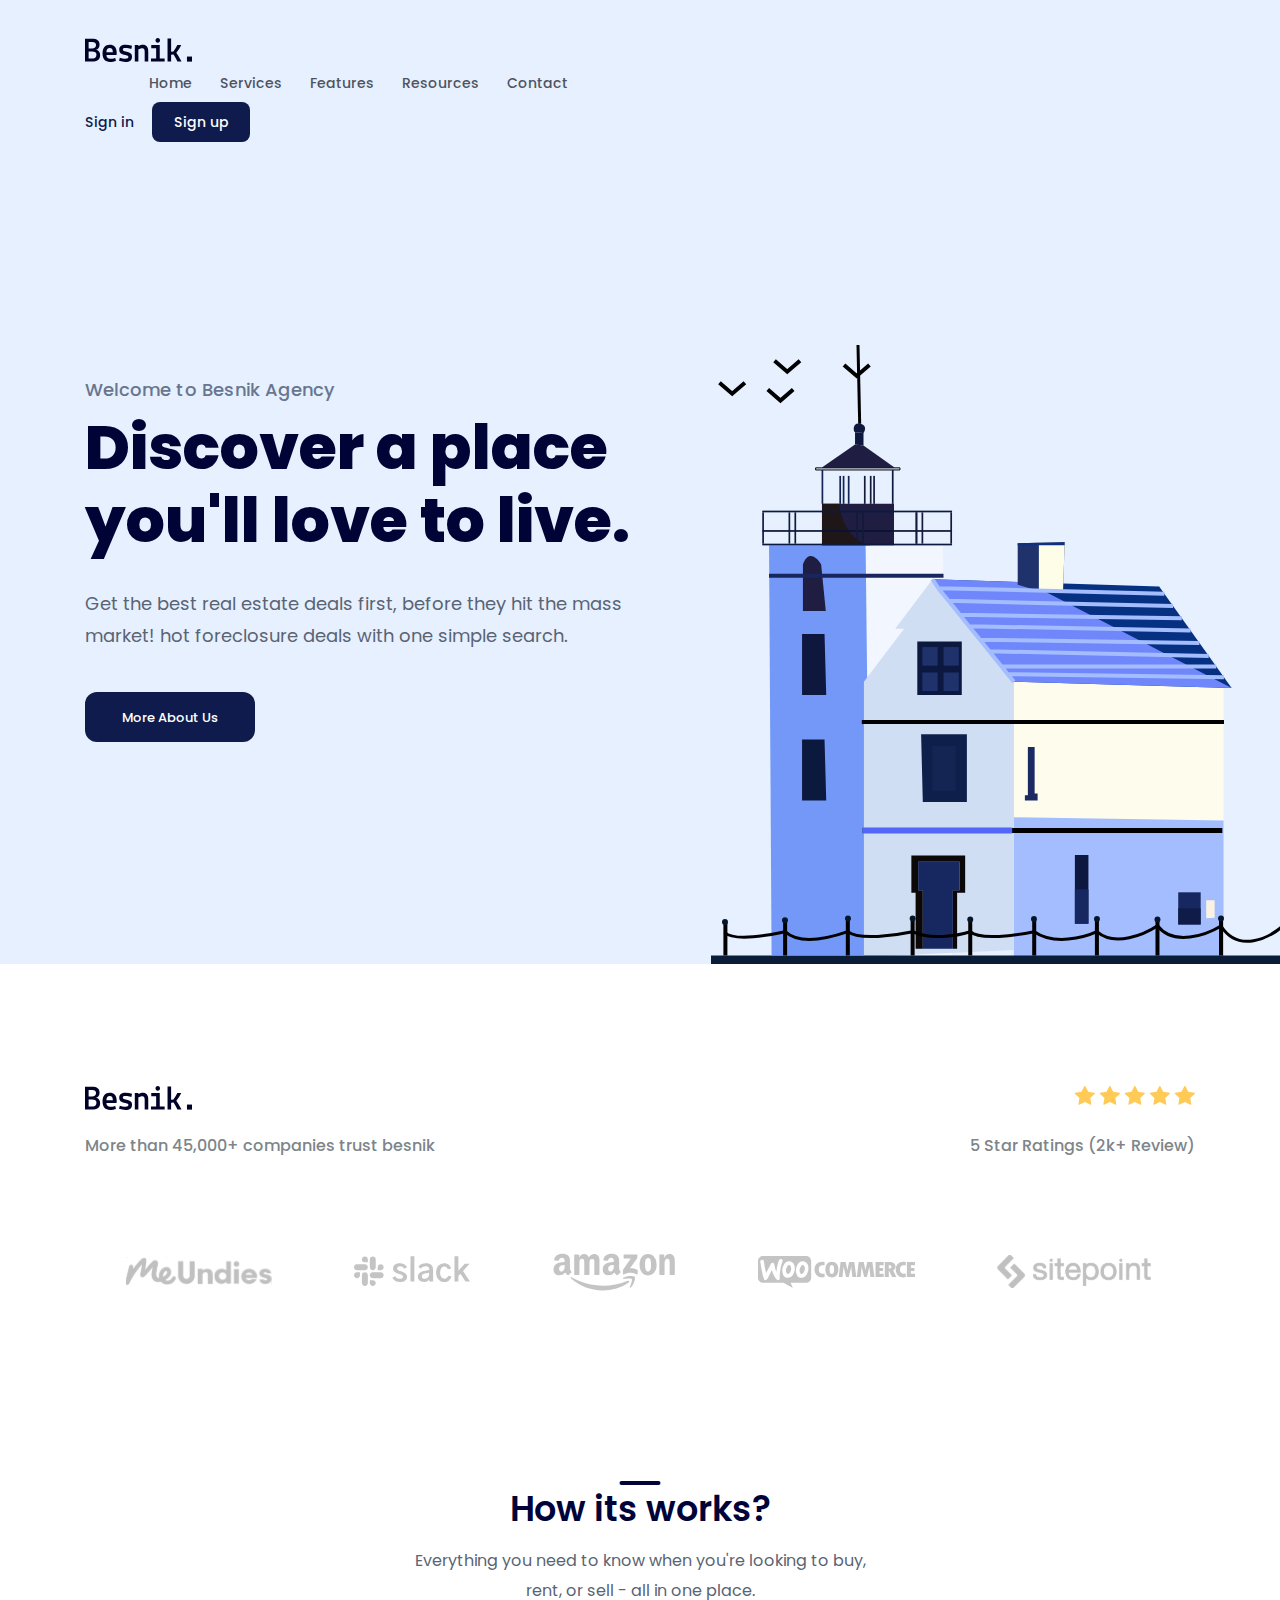
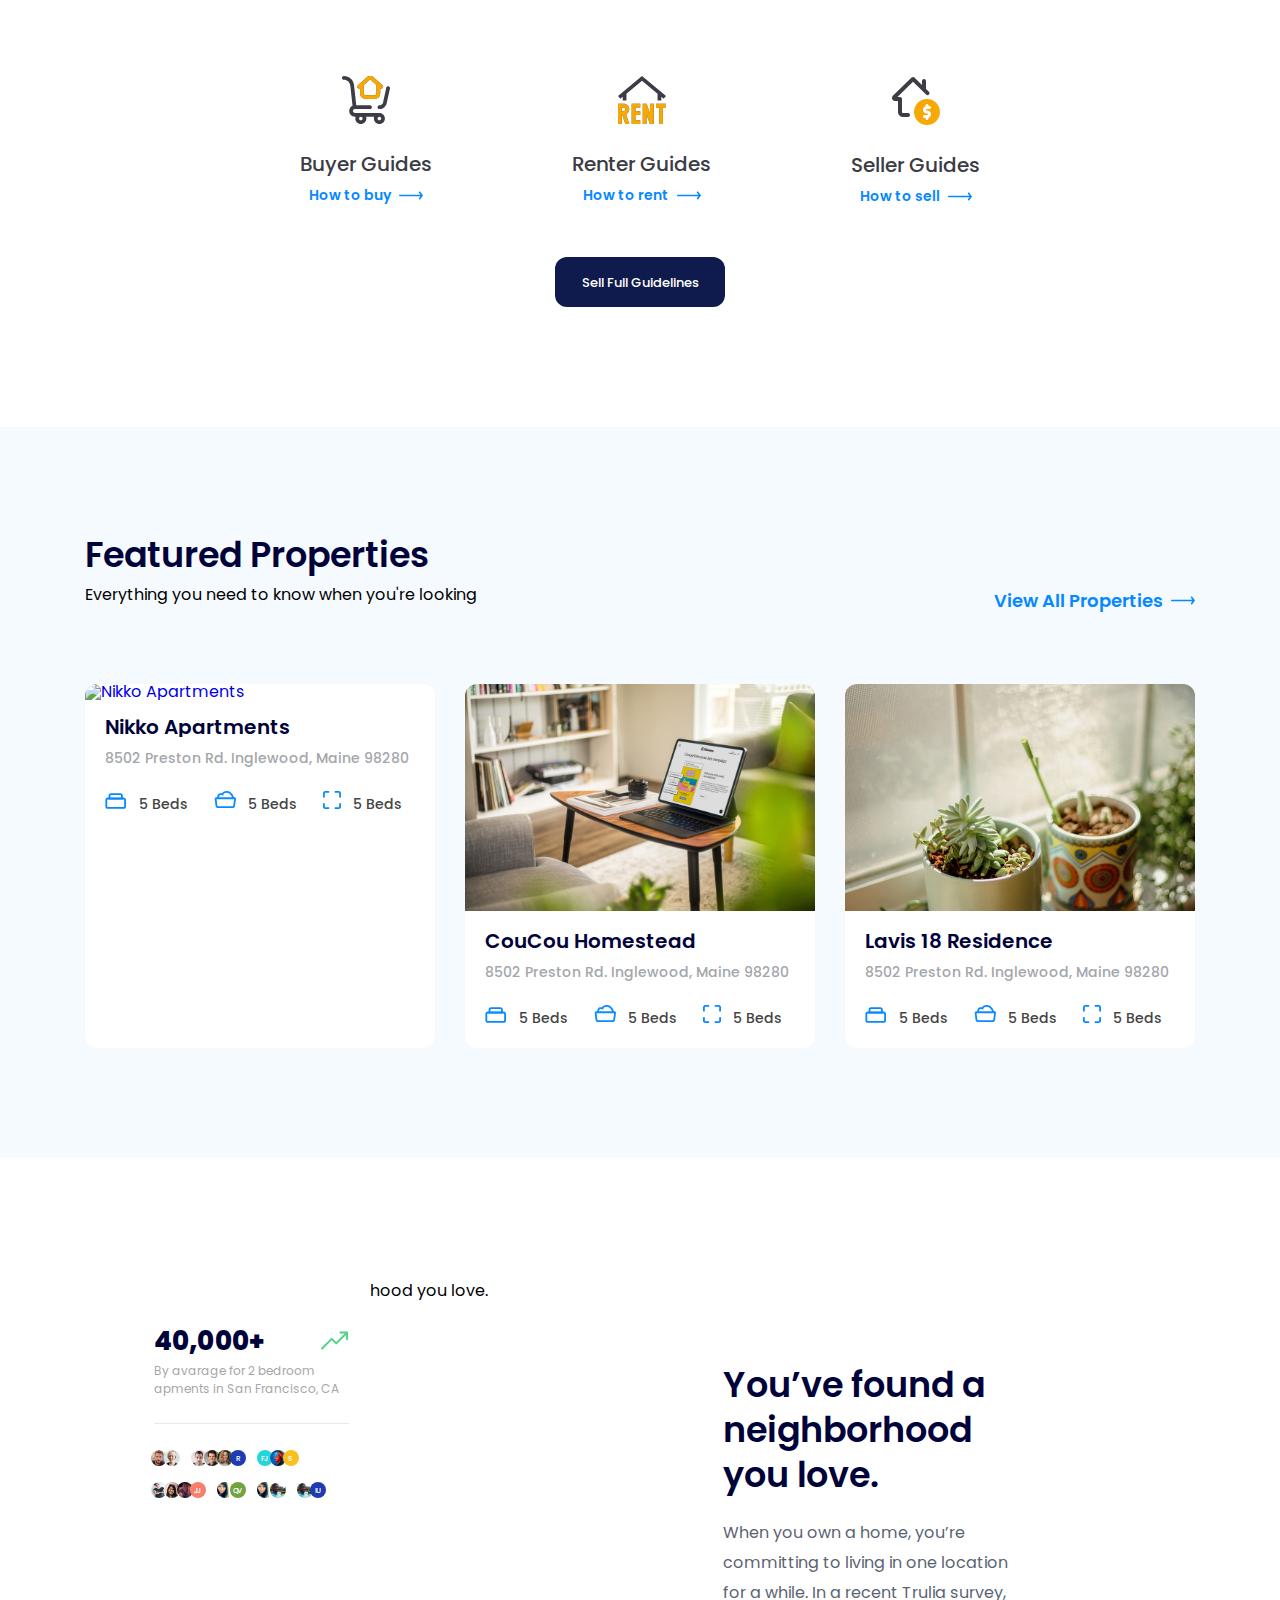
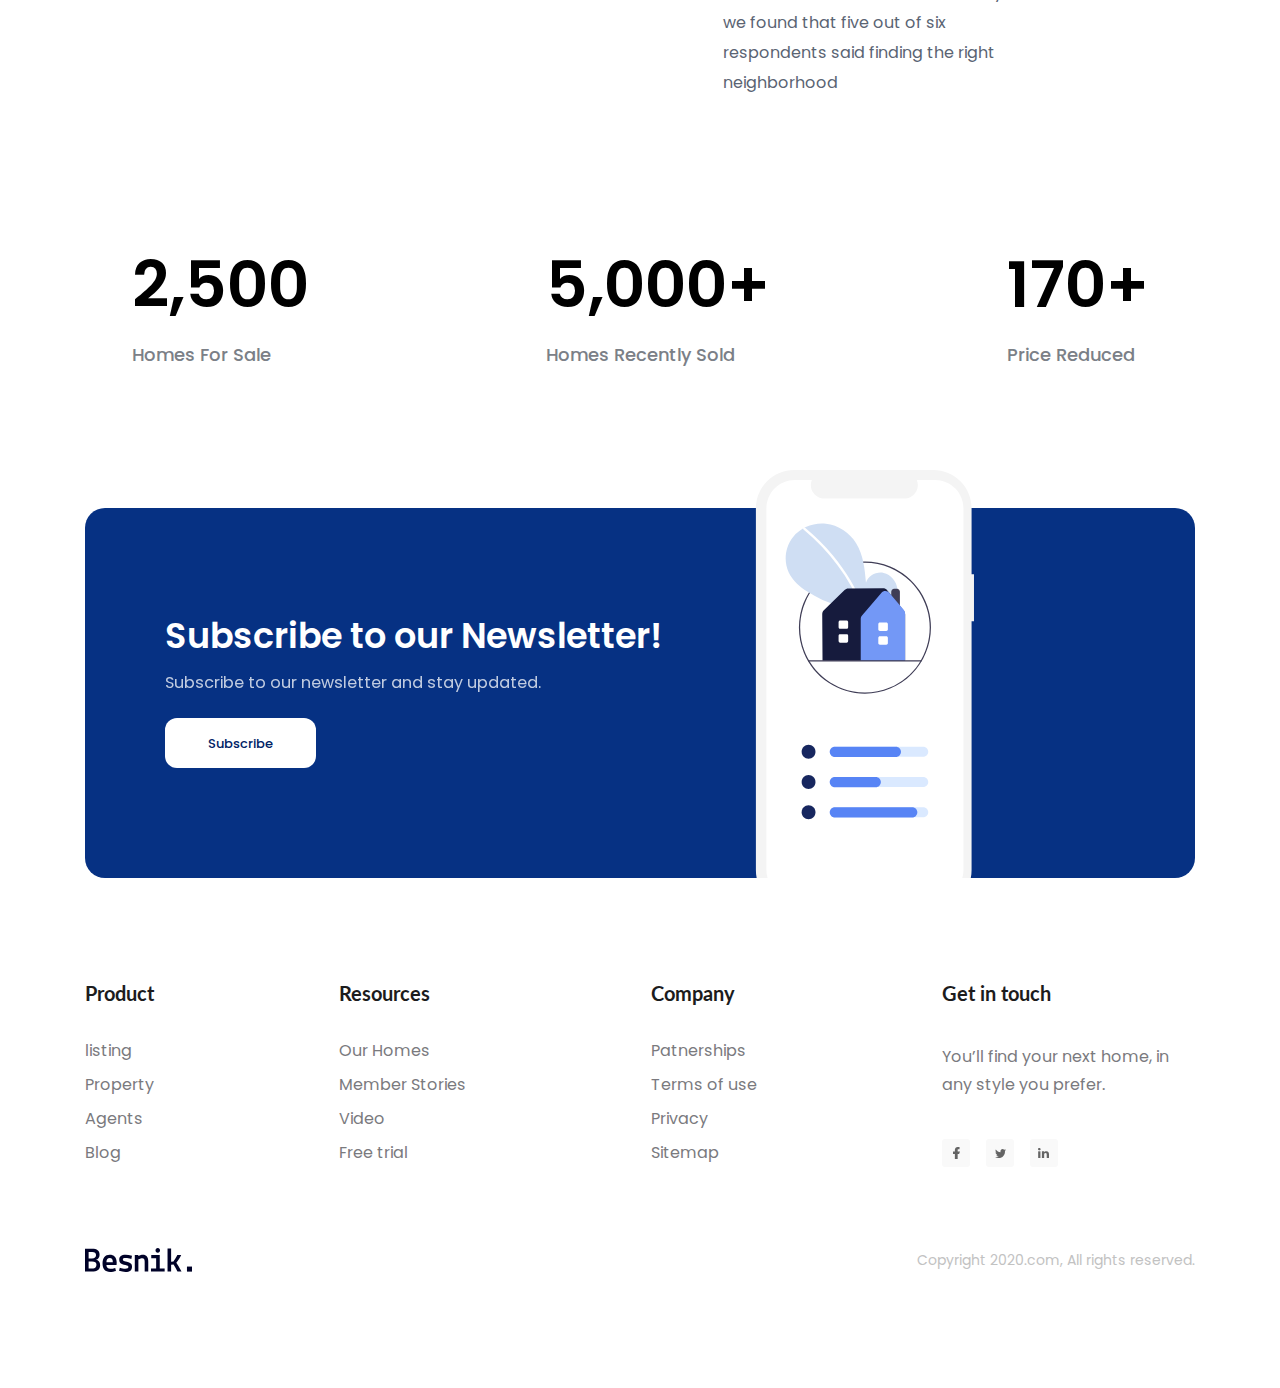
==== commit dd0bb8f9: "Sữa lỗi nhỏ" ====
--- a/index.html
+++ b/index.html
@@ -15,6 +15,7 @@
             href="https://fonts.googleapis.com/css2?family=Lato:ital,wght@0,700;1,700&display=swap"
             rel="stylesheet"
         />
+        <!-- Styles -->
         <link rel="stylesheet" href="./assets/css/styles.css" />
     </head>
     <body>
@@ -22,10 +23,10 @@
             <!-- Header -->
             <header class="fixed-header">
                 <div class="content">
-                    <a href="#">
-                        <img src="./assets/img/logo.svg" alt="Besnik." />
-                    </a>
                     <nav class="navbar">
+                        <a href="#">
+                            <img src="./assets/img/logo.svg" alt="Besnik." />
+                        </a>
                         <ul>
                             <li>
                                 <a href="#">Home</a>
@@ -43,11 +44,11 @@
                                 <a href="#contact">Contact</a>
                             </li>
                         </ul>
+                        <div class="actions">
+                            <a href="#!" class="action-link">Sign in</a>
+                            <a href="#!" class="btn action-btn">Sign up</a>
+                        </div>
                     </nav>
-                    <div class="actions">
-                        <a href="#!" class="action-link">Sign in</a>
-                        <a href="#!" class="btn action-btn">Sign up</a>
-                    </div>
                 </div>
             </header>
 
--- a/assets/css/styles.css
+++ b/assets/css/styles.css
@@ -14,6 +14,7 @@
 body {
     font-size: 1.6rem;
     font-family: "Poppins", sans-serif;
+    --btn-color: #0f1b4c;
 }
 
 /* ========= Common ========= */
@@ -37,7 +38,7 @@
     font-size: 1.3rem;
     text-align: center;
     color: #ffffff;
-    background: #0f1b4c;
+    background: var(--btn-color);
     border-radius: 12px;
 }
 
@@ -73,7 +74,7 @@
     margin-left: 50px;
 }
 
-.fixed-header .navbar a {
+.fixed-header .navbar li a {
     display: flex;
     padding: 8px 14px;
     font-weight: 500;
@@ -91,7 +92,7 @@
 .fixed-header .action-link {
     font-weight: 500;
     font-size: 1.4rem;
-    color: #0f1b4c;
+    color: var(--btn-color);
 }
 
 .fixed-header .action-btn {
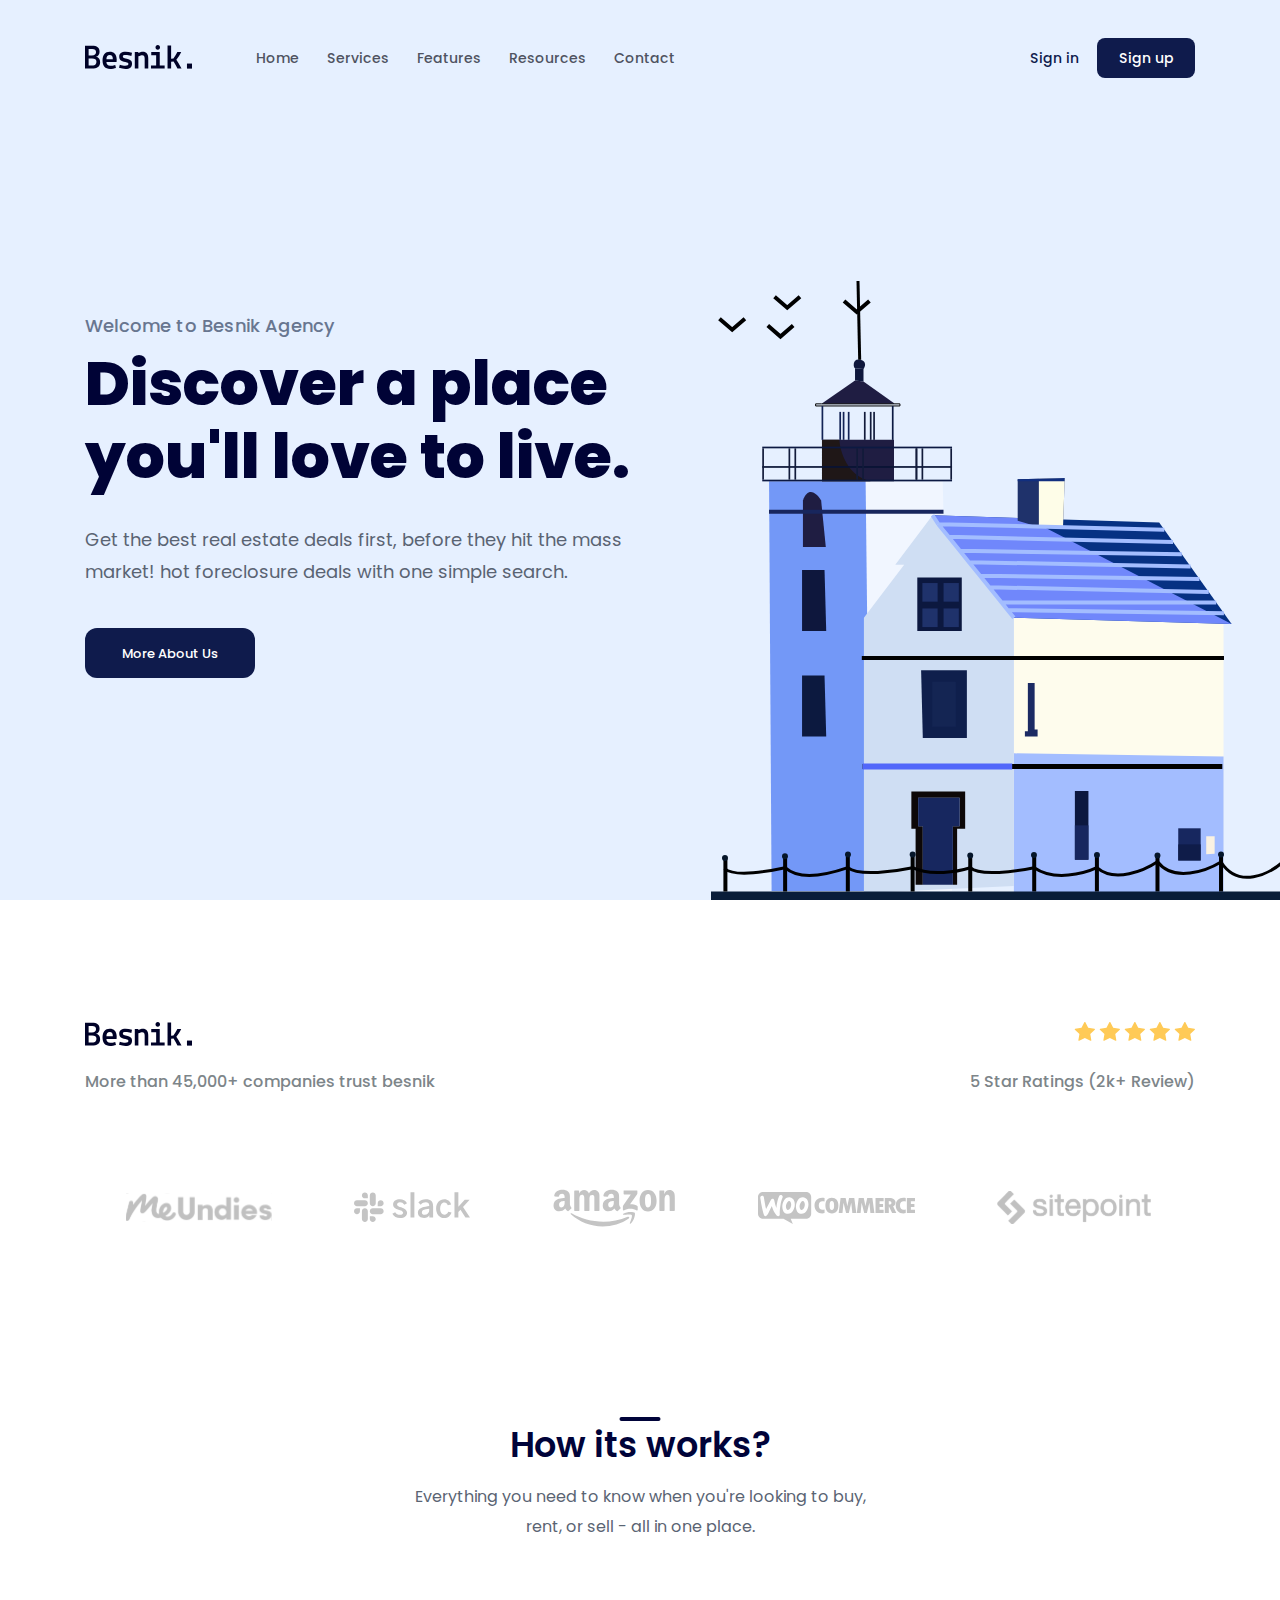
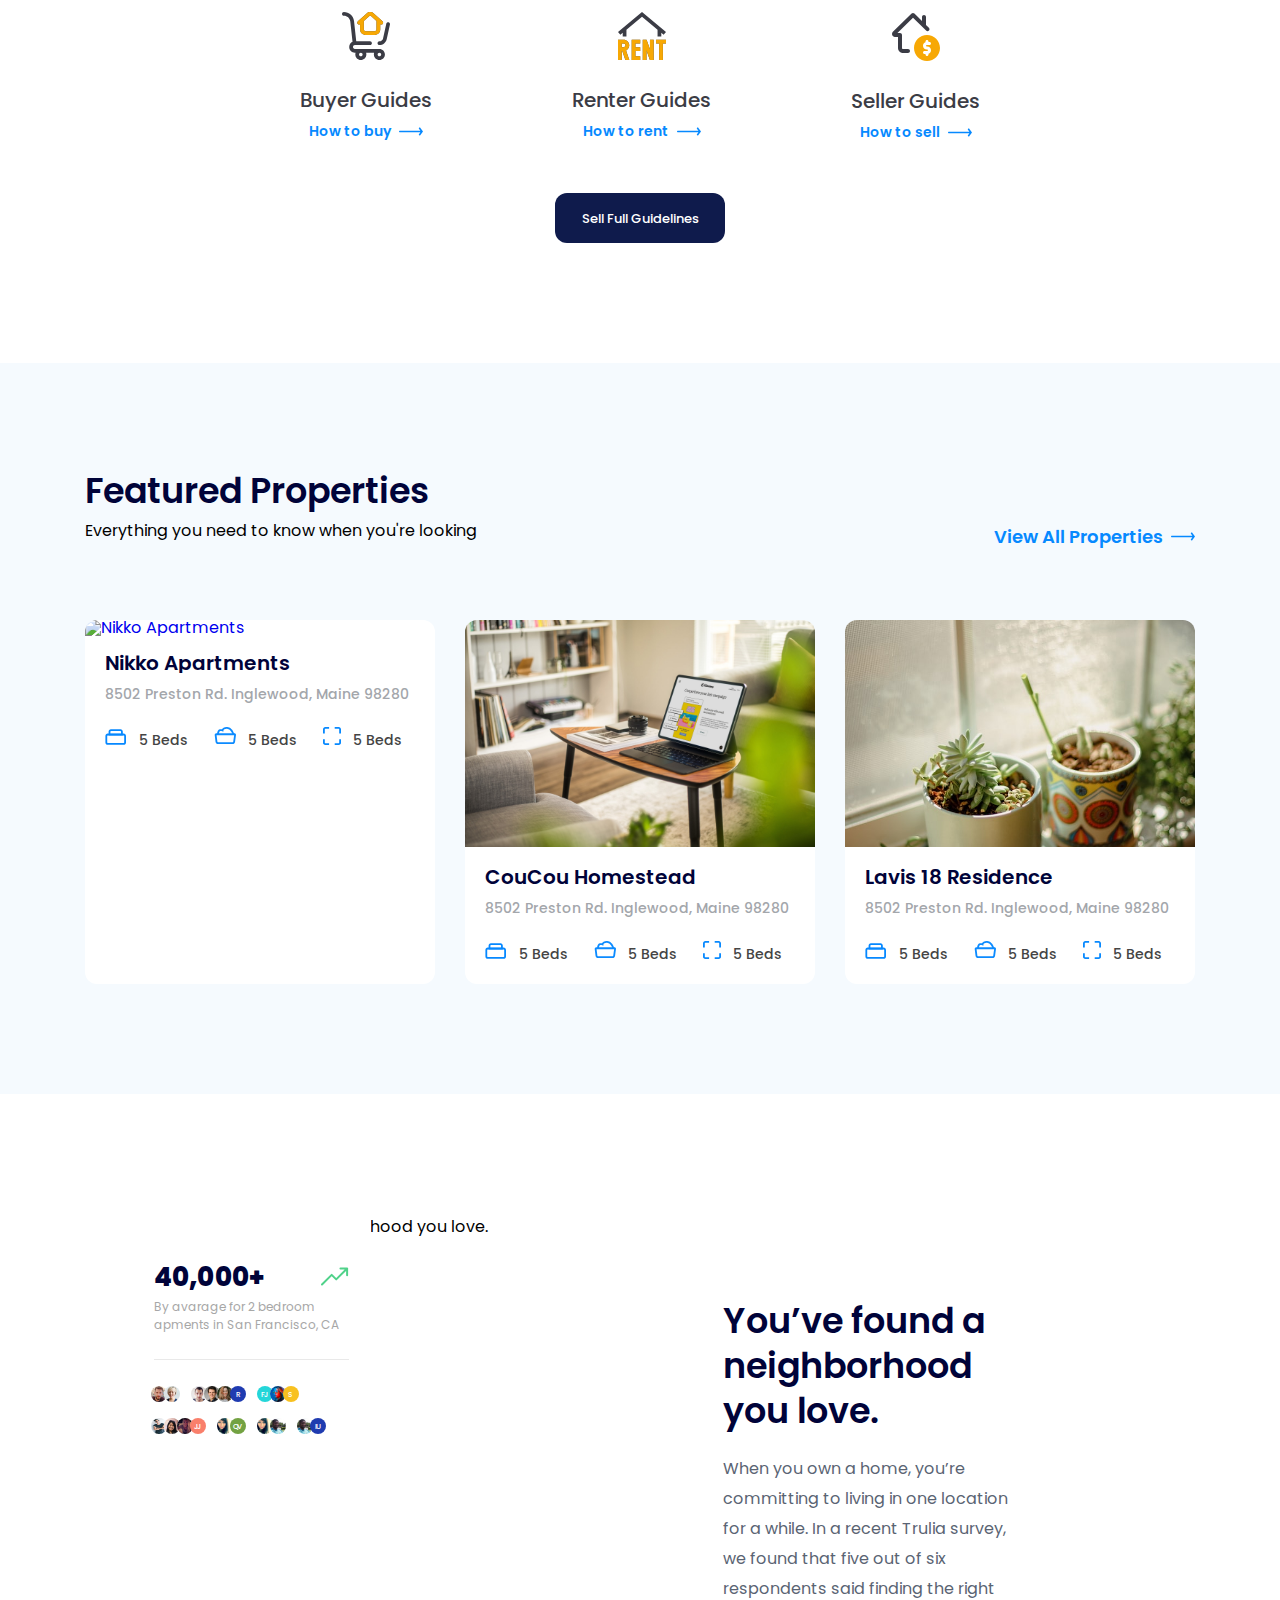
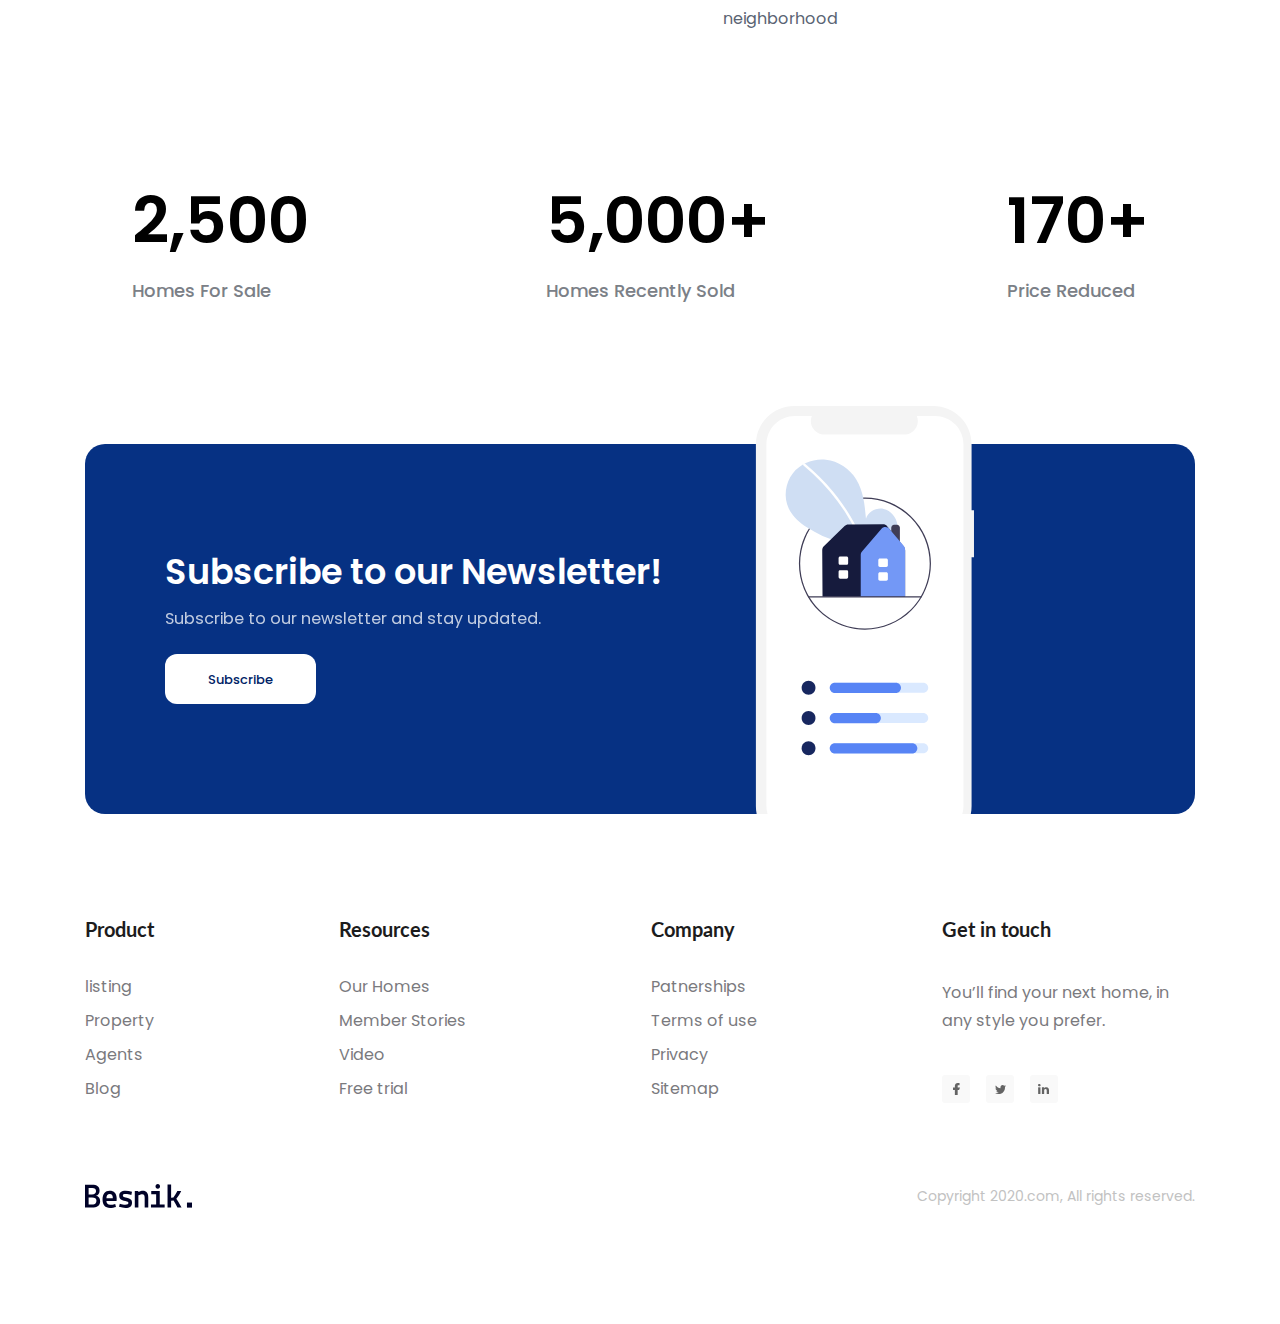
==== commit c0cc0e73: "Sửa favicon" ====
--- a/index.html
+++ b/index.html
@@ -5,6 +5,80 @@
         <meta http-equiv="X-UA-Compatible" content="IE=edge" />
         <meta name="viewport" content="width=device-width, initial-scale=1.0" />
         <title>F8 Project 01</title>
+        <!-- Favicon -->
+        <link rel="apple-touch-icon" sizes="57x57" href="./assets/favicon" />
+        <link
+            rel="apple-touch-icon"
+            sizes="60x60"
+            href="./assets/favicon/apple-icon-60x60.png"
+        />
+        <link
+            rel="apple-touch-icon"
+            sizes="72x72"
+            href="./assets/favicon/apple-icon-72x72.png"
+        />
+        <link
+            rel="apple-touch-icon"
+            sizes="76x76"
+            href="./assets/favicon/apple-icon-76x76.png"
+        />
+        <link
+            rel="apple-touch-icon"
+            sizes="114x114"
+            href="./assets/favicon/apple-icon-114x114.png"
+        />
+        <link
+            rel="apple-touch-icon"
+            sizes="120x120"
+            href="./assets/favicon/apple-icon-120x120.png"
+        />
+        <link
+            rel="apple-touch-icon"
+            sizes="144x144"
+            href="./assets/favicon/apple-icon-144x144.png"
+        />
+        <link
+            rel="apple-touch-icon"
+            sizes="152x152"
+            href="./assets/favicon/apple-icon-152x152.png"
+        />
+        <link
+            rel="apple-touch-icon"
+            sizes="180x180"
+            href="./assets/favicon/apple-icon-180x180.png"
+        />
+        <link
+            rel="icon"
+            type="image/png"
+            sizes="192x192"
+            href="./assets/favicon/android-icon-192x192.png"
+        />
+        <link
+            rel="icon"
+            type="image/png"
+            sizes="32x32"
+            href="./assets/favicon/favicon-32x32.png"
+        />
+        <link
+            rel="icon"
+            type="image/png"
+            sizes="96x96"
+            href="./assets/favicon/favicon-96x96.png"
+        />
+        <link
+            rel="icon"
+            type="image/png"
+            sizes="16x16"
+            href="./assets/favicon/favicon-16x16.png"
+        />
+        <link rel="manifest" href="./assets/favicon/manifest.json" />
+        <meta name="msapplication-TileColor" content="#ffffff" />
+        <meta
+            name="msapplication-TileImage"
+            content="./assets/favicon/ms-icon-144x144.png"
+        />
+        <meta name="theme-color" content="#ffffff" />
+        <!-- Reset CSS -->
         <link rel="stylesheet" href="./assets/css/reset.css" />
         <!-- Font Poppins -->
         <link rel="stylesheet" href="./assets/fonts/stylesheet.css" />
@@ -19,39 +93,39 @@
         <link rel="stylesheet" href="./assets/css/styles.css" />
     </head>
     <body>
+        <!-- Header -->
+        <header class="fixed-header">
+            <div class="content">
+                <nav class="navbar">
+                    <a href="#">
+                        <img src="./assets/img/logo.svg" alt="Besnik." />
+                    </a>
+                    <ul>
+                        <li>
+                            <a href="#">Home</a>
+                        </li>
+                        <li>
+                            <a href="#services">Services</a>
+                        </li>
+                        <li>
+                            <a href="#features">Features</a>
+                        </li>
+                        <li>
+                            <a href="#resources">Resources</a>
+                        </li>
+                        <li>
+                            <a href="#contact">Contact</a>
+                        </li>
+                    </ul>
+                    <div class="actions">
+                        <a href="#!" class="action-link">Sign in</a>
+                        <a href="#!" class="btn action-btn">Sign up</a>
+                    </div>
+                </nav>
+            </div>
+        </header>
+
         <main>
-            <!-- Header -->
-            <header class="fixed-header">
-                <div class="content">
-                    <nav class="navbar">
-                        <a href="#">
-                            <img src="./assets/img/logo.svg" alt="Besnik." />
-                        </a>
-                        <ul>
-                            <li>
-                                <a href="#">Home</a>
-                            </li>
-                            <li>
-                                <a href="#services">Services</a>
-                            </li>
-                            <li>
-                                <a href="#features">Features</a>
-                            </li>
-                            <li>
-                                <a href="#resources">Resources</a>
-                            </li>
-                            <li>
-                                <a href="#contact">Contact</a>
-                            </li>
-                        </ul>
-                        <div class="actions">
-                            <a href="#!" class="action-link">Sign in</a>
-                            <a href="#!" class="btn action-btn">Sign up</a>
-                        </div>
-                    </nav>
-                </div>
-            </header>
-
             <!-- Hero -->
             <div class="hero-wrap">
                 <div class="content">
@@ -514,77 +588,76 @@
                     />
                 </div>
             </div>
-
-            <!-- Footer -->
-            <footer class="footer">
-                <div class="content">
-                    <div class="row-top">
-                        <div class="column">
-                            <h3 class="sub-title">Product</h3>
-                            <ul>
-                                <li><a href="#!">listing</a></li>
-                                <li><a href="#!">Property</a></li>
-                                <li><a href="#!">Agents</a></li>
-                                <li><a href="#!">Blog</a></li>
-                            </ul>
-                        </div>
-
-                        <div class="column">
-                            <h3 class="sub-title">Resources</h3>
-                            <ul>
-                                <li><a href="#!">Our Homes</a></li>
-                                <li><a href="#!">Member Stories</a></li>
-                                <li><a href="#!">Video</a></li>
-                                <li><a href="#!">Free trial</a></li>
-                            </ul>
-                        </div>
-
-                        <div class="column">
-                            <h3 class="sub-title">Company</h3>
-                            <ul>
-                                <li><a href="#!">Patnerships</a></li>
-                                <li><a href="#!">Terms of use</a></li>
-                                <li><a href="#!">Privacy</a></li>
-                                <li><a href="#!">Sitemap</a></li>
-                            </ul>
-                        </div>
-
-                        <div class="column">
-                            <h3 class="sub-title">Get in touch</h3>
-                            <p class="desc">
-                                You’ll find your next home, in any style you
-                                prefer.
-                            </p>
-                            <div class="social-group">
-                                <a href="#!"
-                                    ><img
-                                        class="icon"
-                                        src="./assets/img/facebook.svg"
-                                        alt="Facebook"
-                                /></a>
-                                <a href="#!"
-                                    ><img
-                                        class="icon"
-                                        src="./assets/img/twitter.svg"
-                                        alt="Twitter"
-                                /></a>
-                                <a href="#!"
-                                    ><img
-                                        class="icon"
-                                        src="./assets/img/linkedin.svg"
-                                        alt="Linkedin"
-                                /></a>
-                            </div>
-                        </div>
-                    </div>
-                    <div class="row-bottom">
-                        <img src="./assets/img/logo.svg" alt="Besnik." />
-                        <p class="copy-right">
-                            Copyright 2020.com, All rights reserved.
+        </main>
+
+        <!-- Footer -->
+        <footer class="footer">
+            <div class="content">
+                <div class="row-top">
+                    <div class="column">
+                        <h3 class="sub-title">Product</h3>
+                        <ul>
+                            <li><a href="#!">listing</a></li>
+                            <li><a href="#!">Property</a></li>
+                            <li><a href="#!">Agents</a></li>
+                            <li><a href="#!">Blog</a></li>
+                        </ul>
+                    </div>
+
+                    <div class="column">
+                        <h3 class="sub-title">Resources</h3>
+                        <ul>
+                            <li><a href="#!">Our Homes</a></li>
+                            <li><a href="#!">Member Stories</a></li>
+                            <li><a href="#!">Video</a></li>
+                            <li><a href="#!">Free trial</a></li>
+                        </ul>
+                    </div>
+
+                    <div class="column">
+                        <h3 class="sub-title">Company</h3>
+                        <ul>
+                            <li><a href="#!">Patnerships</a></li>
+                            <li><a href="#!">Terms of use</a></li>
+                            <li><a href="#!">Privacy</a></li>
+                            <li><a href="#!">Sitemap</a></li>
+                        </ul>
+                    </div>
+
+                    <div class="column">
+                        <h3 class="sub-title">Get in touch</h3>
+                        <p class="desc">
+                            You’ll find your next home, in any style you prefer.
                         </p>
-                    </div>
-                </div>
-            </footer>
-        </main>
+                        <div class="social-group">
+                            <a href="#!"
+                                ><img
+                                    class="icon"
+                                    src="./assets/img/facebook.svg"
+                                    alt="Facebook"
+                            /></a>
+                            <a href="#!"
+                                ><img
+                                    class="icon"
+                                    src="./assets/img/twitter.svg"
+                                    alt="Twitter"
+                            /></a>
+                            <a href="#!"
+                                ><img
+                                    class="icon"
+                                    src="./assets/img/linkedin.svg"
+                                    alt="Linkedin"
+                            /></a>
+                        </div>
+                    </div>
+                </div>
+                <div class="row-bottom">
+                    <img src="./assets/img/logo.svg" alt="Besnik." />
+                    <p class="copy-right">
+                        Copyright 2020.com, All rights reserved.
+                    </p>
+                </div>
+            </div>
+        </footer>
     </body>
 </html>
--- a/assets/css/styles.css
+++ b/assets/css/styles.css
@@ -64,7 +64,7 @@
     z-index: 1;
 }
 
-.fixed-header .content {
+.fixed-header .navbar {
     display: flex;
     align-items: center;
 }
